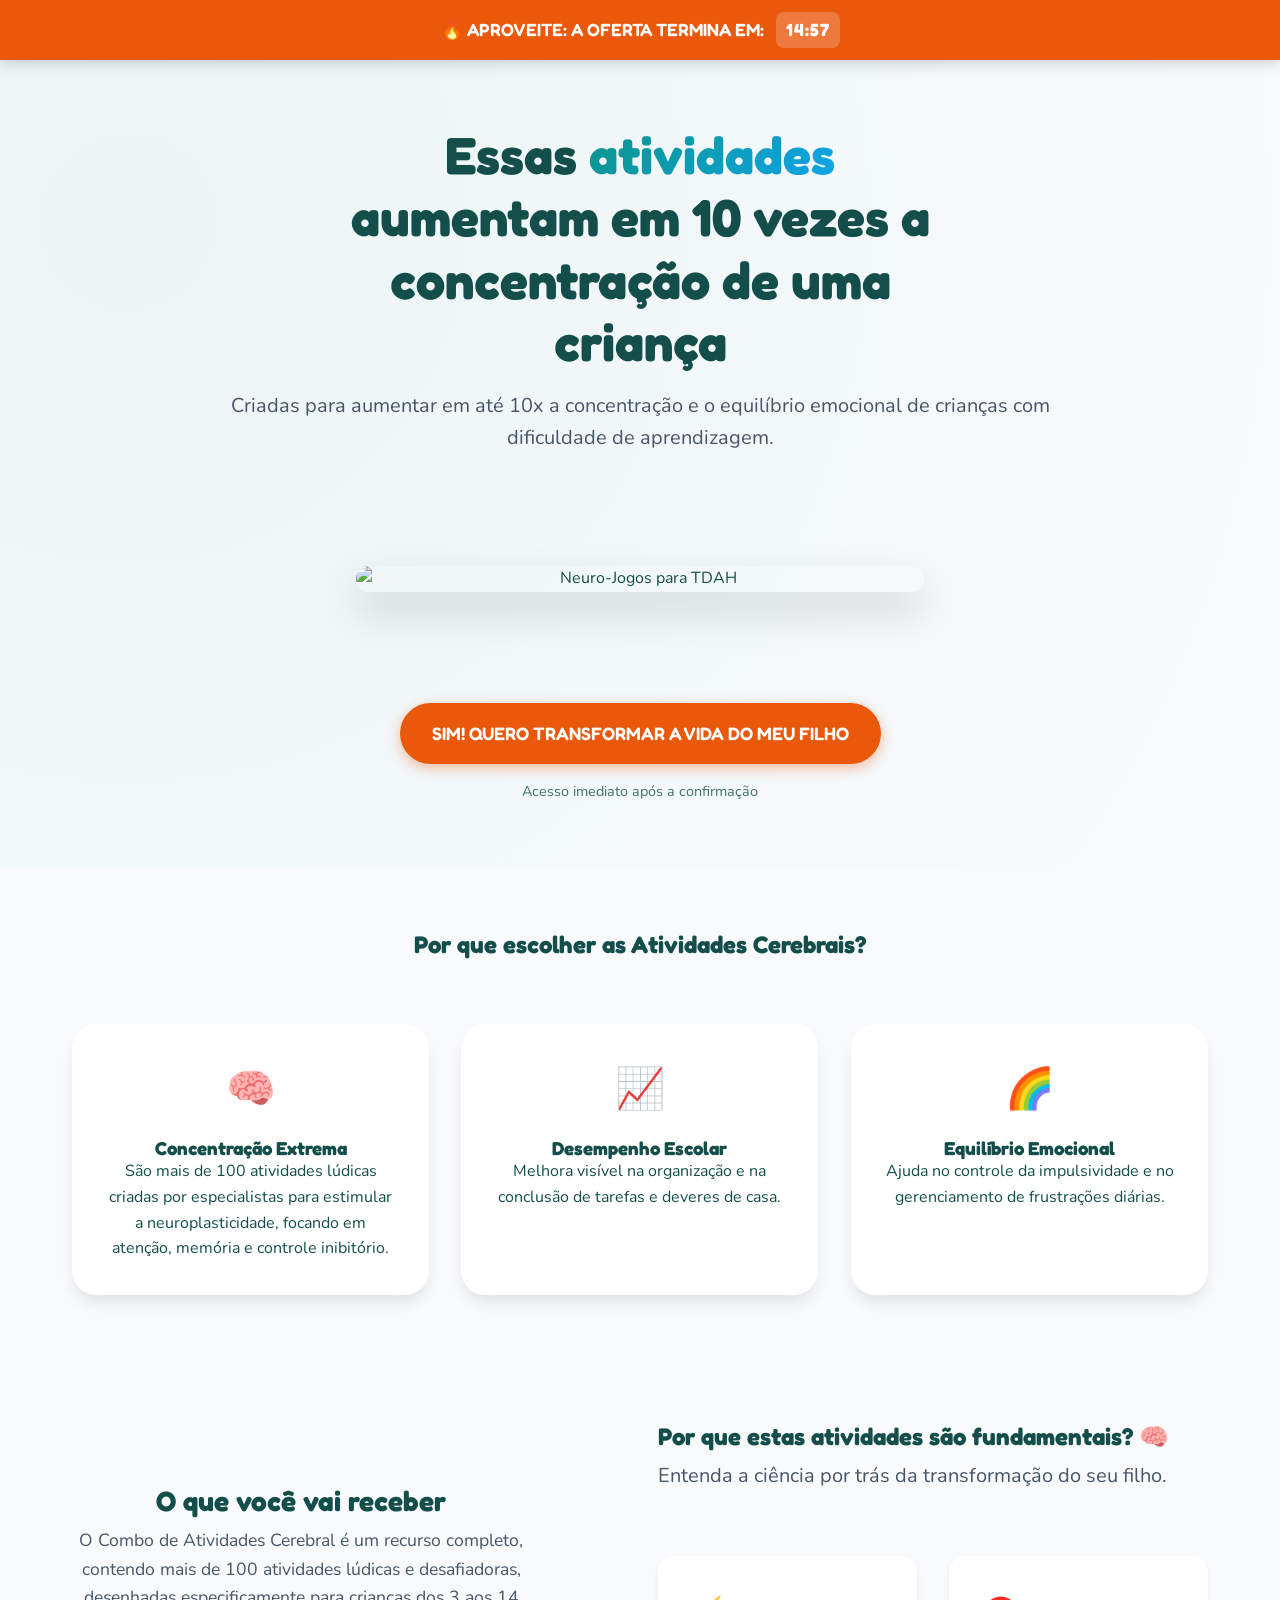
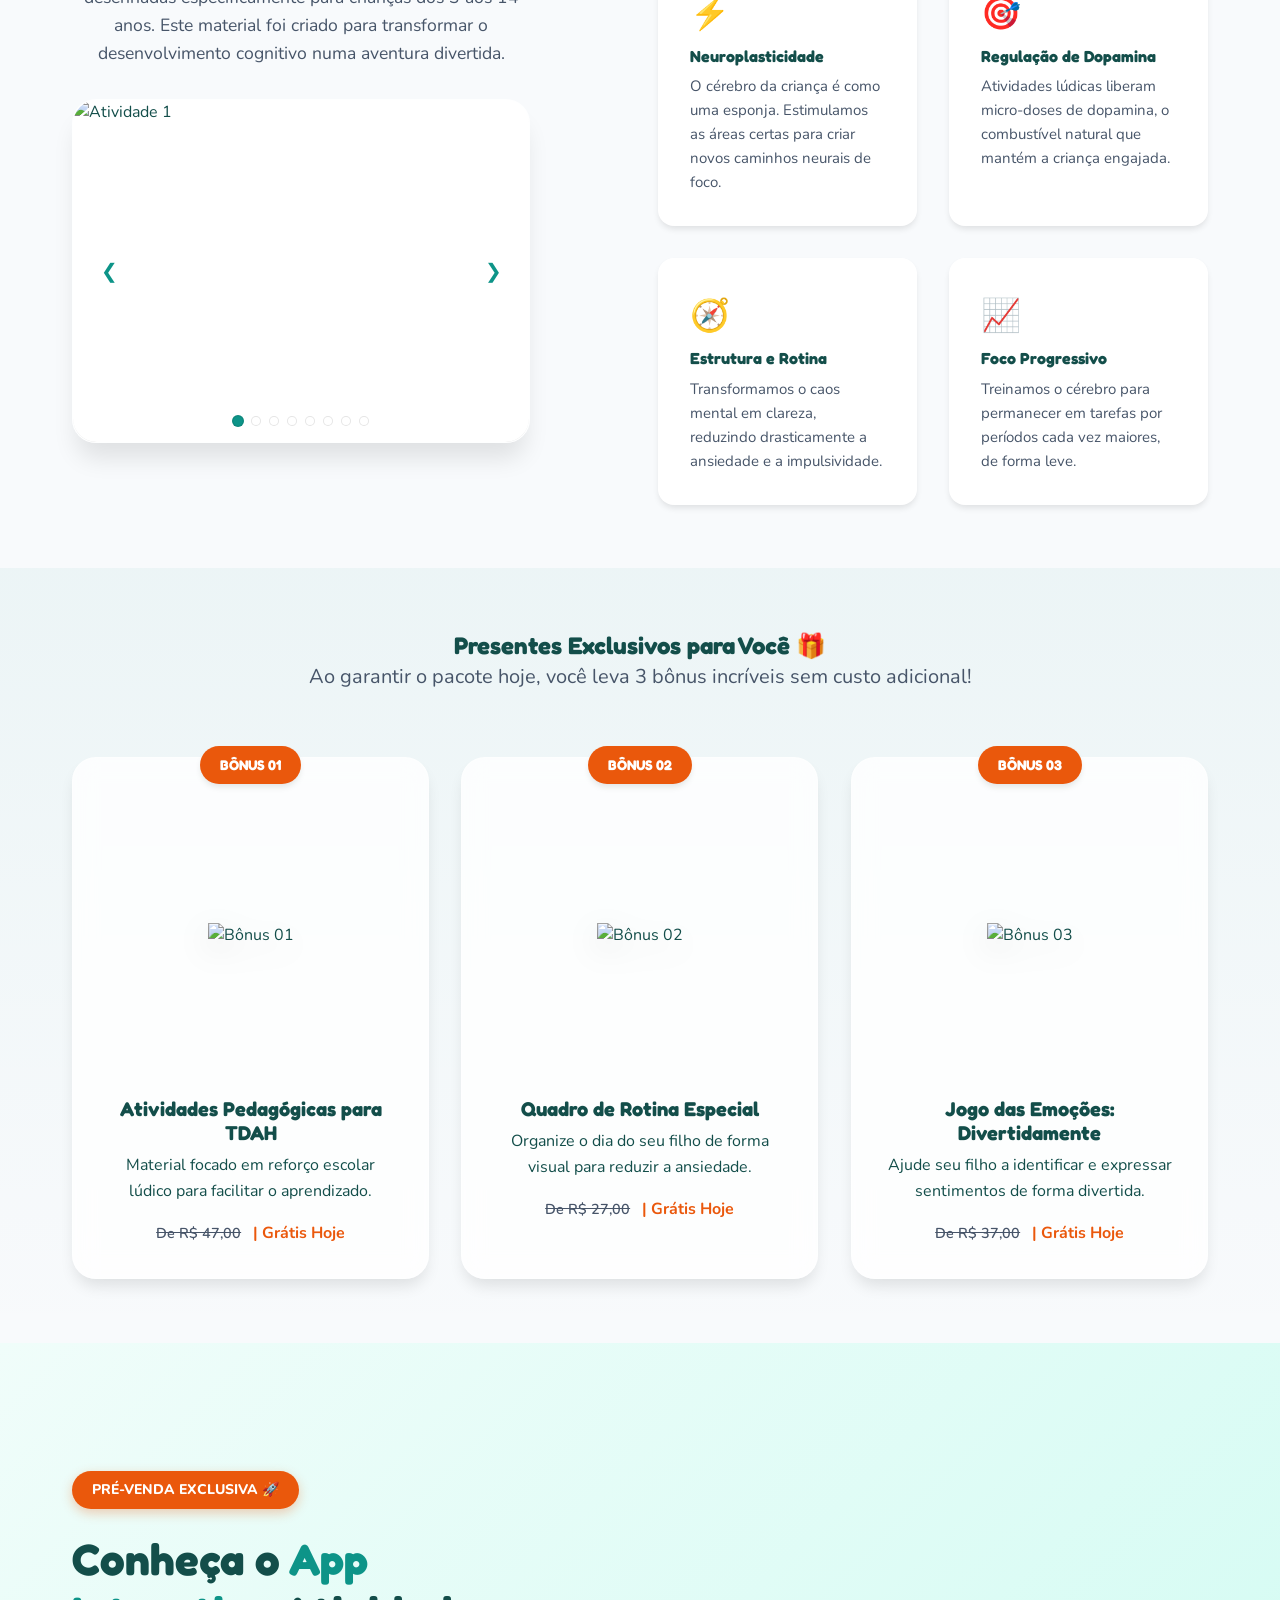
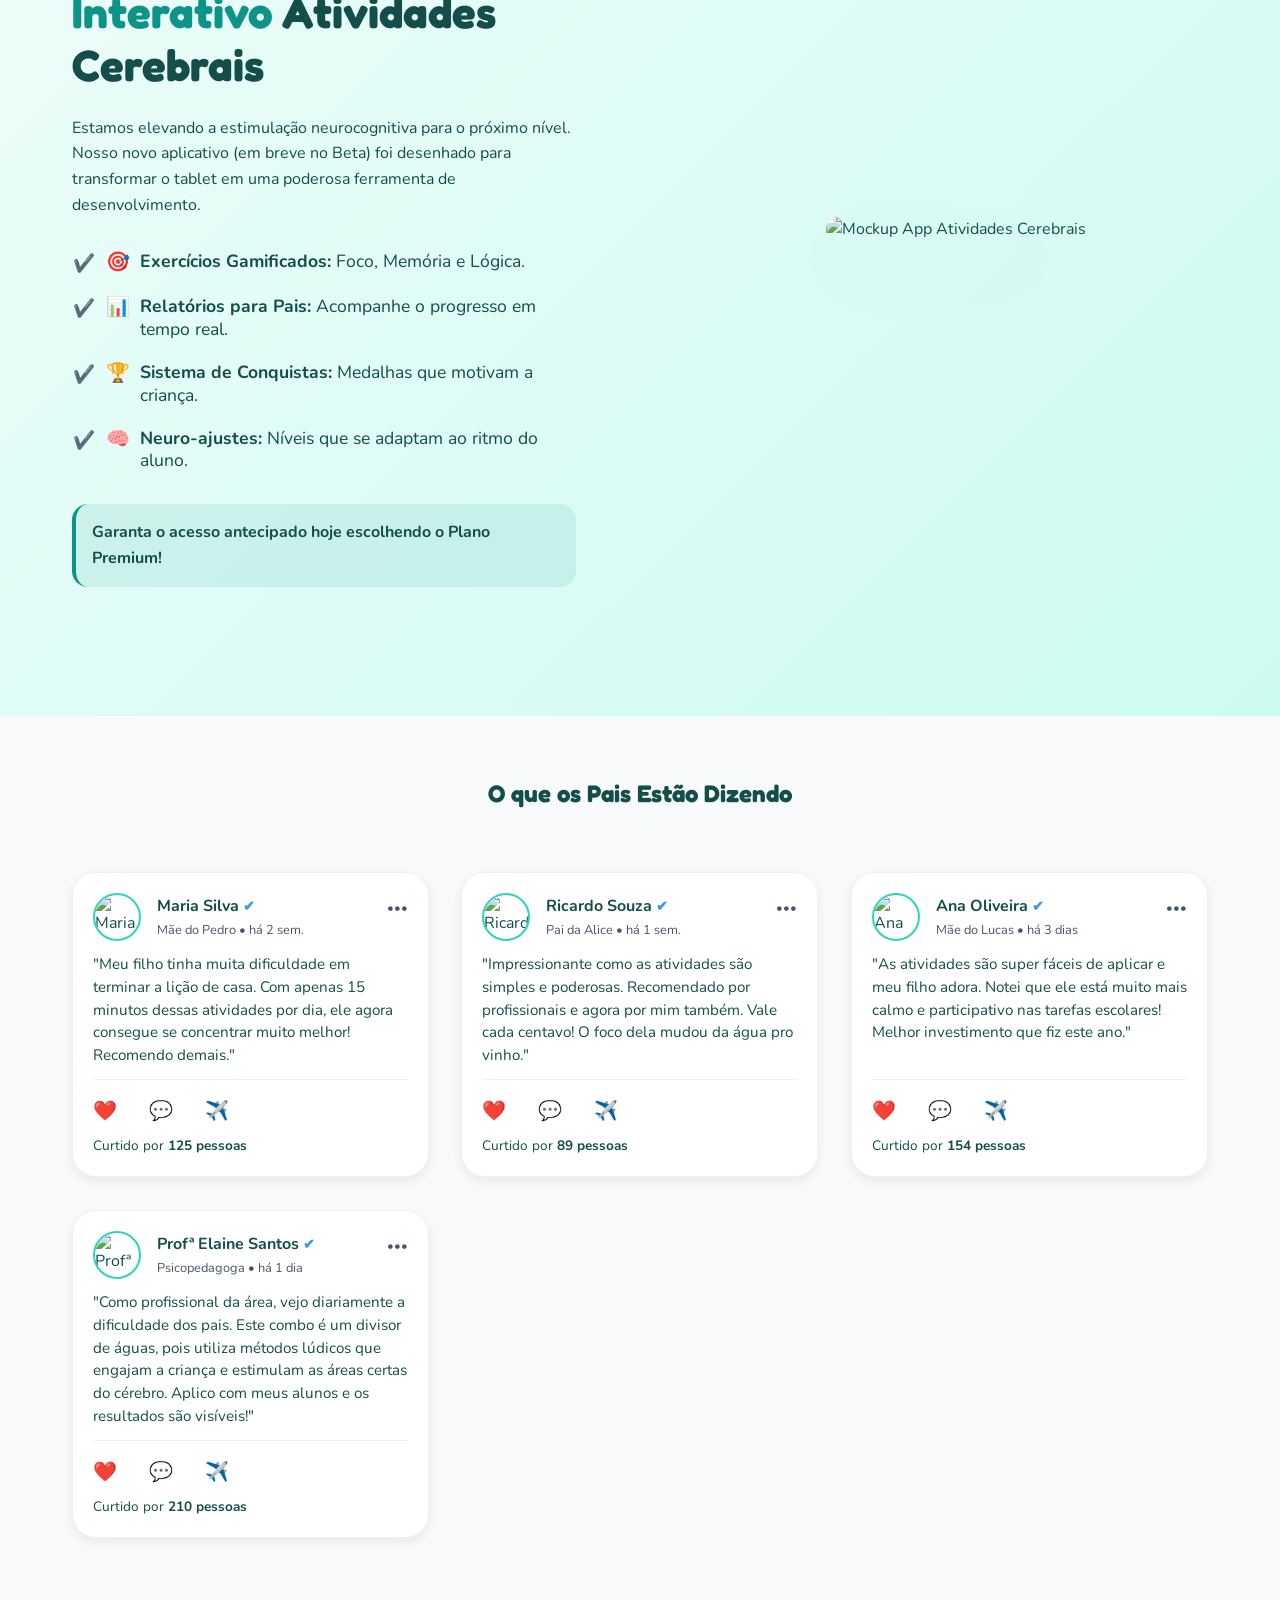
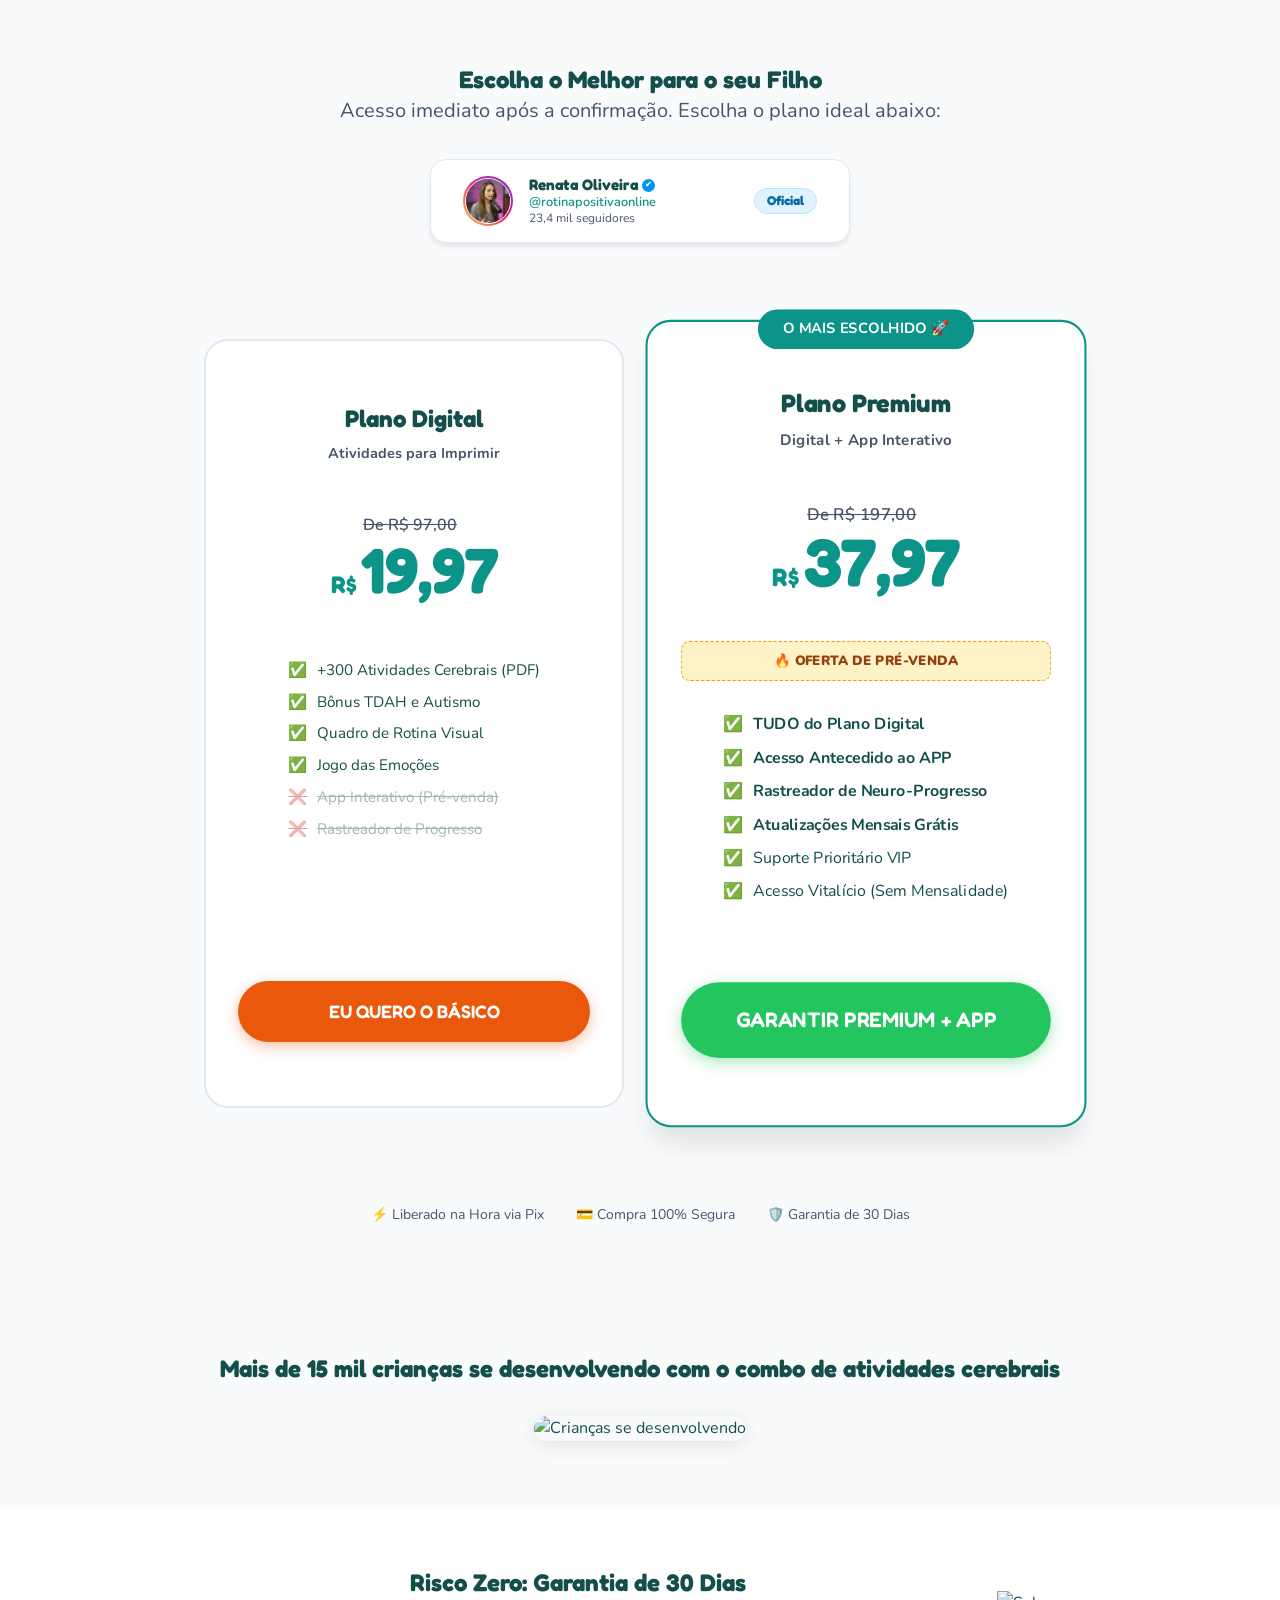
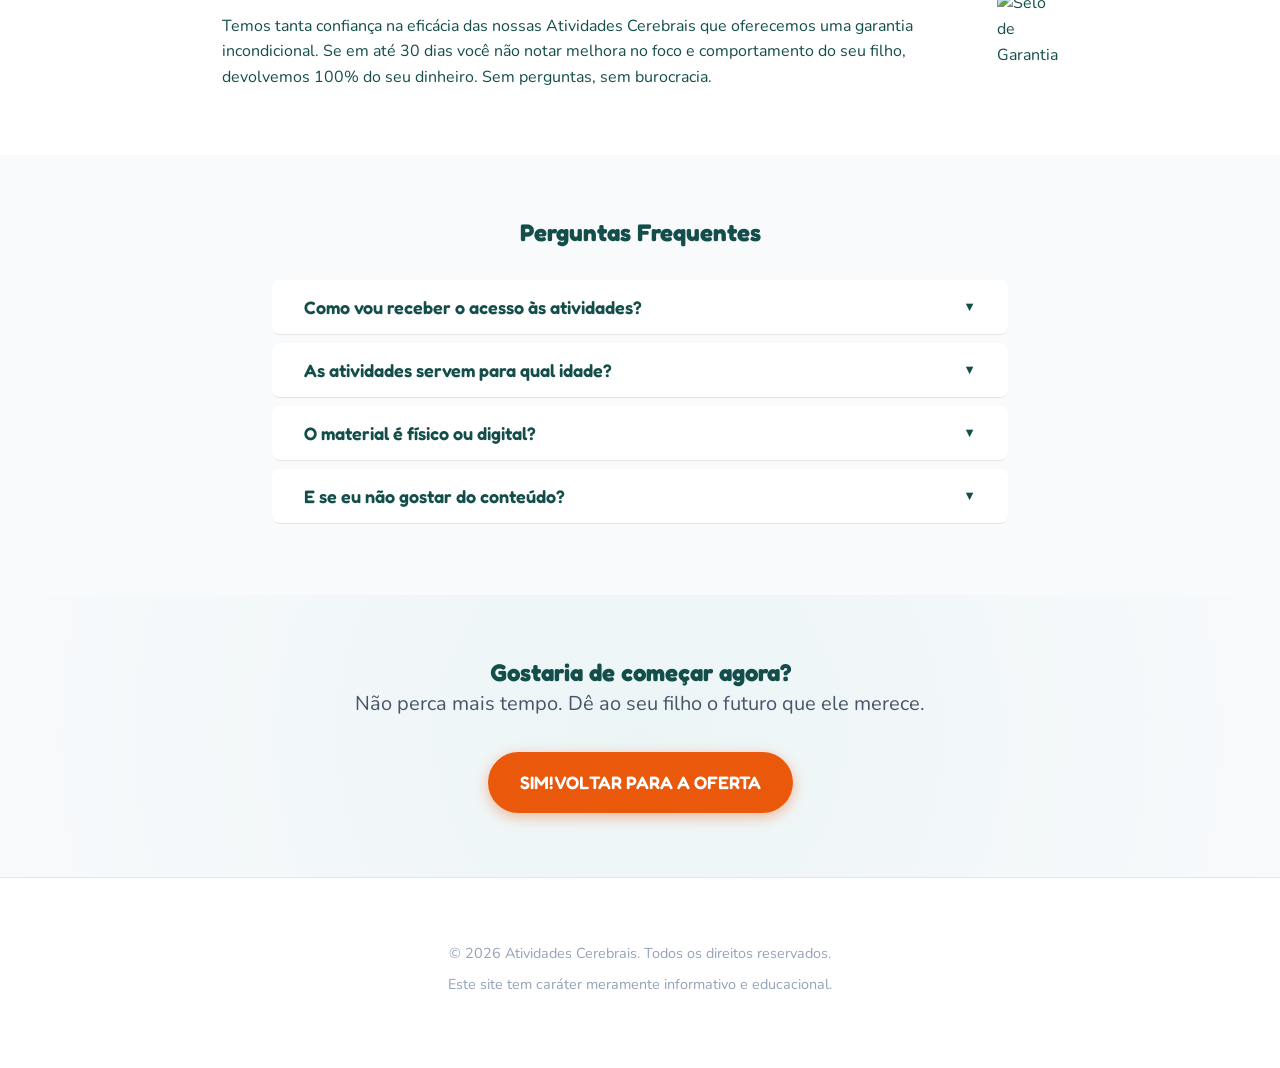
==== neuro_b/index.html @ edfb0a3b "Add files via upload" ====
<!DOCTYPE html>
<html lang="pt-BR">

<head>
    <meta charset="UTF-8">
    <meta name="viewport" content="width=device-width, initial-scale=1.0">
    <title>Atividades Cerebrais 2.0 - Potencialize o Foco do seu Filho</title>
    <link rel="icon" type="image/webp" href="assets/favicon.webp">
    <meta name="description"
        content="Descubra mais de 100 atividades cerebrais desenhadas para aumentar a concentração, foco e organização das crianças de forma divertida e eficaz.">
    <link rel="stylesheet" href="style.css">
    <!-- Meta Pixel Code -->
    <script>
        !function (f, b, e, v, n, t, s) {
            if (f.fbq) return; n = f.fbq = function () {
                n.callMethod ?
                    n.callMethod.apply(n, arguments) : n.queue.push(arguments)
            };
            if (!f._fbq) f._fbq = n; n.push = n; n.loaded = !0; n.version = '2.0';
            n.queue = []; t = b.createElement(e); t.async = !0;
            t.src = v; s = b.getElementsByTagName(e)[0];
            s.parentNode.insertBefore(t, s)
        }(window, document, 'script',
            'https://connect.facebook.net/en_US/fbevents.js');
        fbq('init', '989077889145785');
        fbq('track', 'PageView');
    </script>
    <noscript>
        <img height="1" width="1" style="display:none"
            src="https://www.facebook.com/tr?id=989077889145785&ev=PageView&noscript=1" />
    </noscript>
    <!-- End Meta Pixel Code -->
    <script src="https://cdn.utmify.com.br/scripts/utms/latest.js" data-utmify-prevent-xcod-sck
        data-utmify-prevent-subids async defer></script>
</head>

<body>

    <!-- Countdown Timer Bar -->
    <div class="timer-bar">
        <div class="container">
            <div class="timer-content">
                <span>🔥 APROVEITE: A OFERTA TERMINA EM:</span>
                <span id="countdown-timer" class="timer-numbers">15:00</span>
            </div>
        </div>
    </div>

    <!-- Hero Section -->
    <header class="section hero">
        <div class="container grid-hero">
            <div class="hero-content reveal">
                <h1>Essas <span class="text-gradient">atividades</span> aumentam em 10 vezes a concentração de uma criança</h1>
                <p class="lead">Criadas para aumentar em até 10x a concentração e o equilíbrio emocional de crianças com dificuldade de aprendizagem.</p>
            </div>
            <div class="hero-visual reveal delayed">
                <div class="visual-wrapper">
                    <img src="./assets/hero_main.webp" alt="Neuro-Jogos para TDAH" class="hero-img">
                </div>
            </div>
            <div class="hero-cta reveal">
                <div class="cta-group">
                    <a href="#oferta" class="btn btn-primary">SIM!
                        QUERO TRANSFORMAR A VIDA DO MEU FILHO</a>
                    <p class="small-info">Acesso imediato após a confirmação</p>
                </div>
            </div>
        </div>
    </header>

    <!-- Benefits Section -->
    <section id="beneficios" class="section bg-alt">
        <div class="container text-center">
            <h2 class="reveal">Por que escolher as Atividades Cerebrais?</h2>
            <div class="benefits-grid">
                <div class="benefit-card glass reveal">
                    <div class="icon">🧠</div>
                    <h3>Concentração Extrema</h3>
                    <p>São mais de 100 atividades lúdicas criadas por especialistas para estimular a neuroplasticidade, focando
                        em atenção, memória e controle inibitório.</p>
                </div>
                <div class="benefit-card glass reveal">
                    <div class="icon">📈</div>
                    <h3>Desempenho Escolar</h3>
                    <p>Melhora visível na organização e na conclusão de tarefas e deveres de casa.</p>
                </div>
                <div class="benefit-card glass reveal">
                    <div class="icon">🌈</div>
                    <h3>Equilíbrio Emocional</h3>
                    <p>Ajuda no controle da impulsividade e no gerenciamento de frustrações diárias.</p>
                </div>
            </div>
        </div>
    </section>

    <!-- Foundation Section -->
    <section id="fundamentos" class="section">
        <div class="container grid-foundation reveal">
            <div class="foundation-image">
                <div class="carousel-header">
                    <h3>O que você vai receber</h3>
                    <p>O Combo de Atividades Cerebral é um recurso completo, contendo mais de 100 atividades lúdicas e desafiadoras, desenhadas especificamente para crianças dos 3 aos 14 anos. Este material foi criado para transformar o desenvolvimento cognitivo numa aventura divertida.</p>
                </div>
                <div class="carousel-container glass">
                    <div class="carousel-track">
                        <img src="./assets/carousel_1.webp" class="carousel-slide active" alt="Atividade 1">
                        <img src="./assets/carousel_2.webp" class="carousel-slide" alt="Atividade 2">
                        <img src="./assets/carousel_3.webp" class="carousel-slide" alt="Atividade 3">
                        <img src="./assets/carousel_4.webp" class="carousel-slide" alt="Atividade 4">
                        <img src="./assets/carousel_5.webp" class="carousel-slide" alt="Atividade 5">
                        <img src="./assets/carousel_6.webp" class="carousel-slide" alt="Atividade 6">
                        <img src="./assets/carousel_7.webp" class="carousel-slide" alt="Atividade 7">
                        <img src="./assets/carousel_8.webp" class="carousel-slide" alt="Atividade 8">
                    </div>
                    <div class="carousel-nav">
                        <button class="carousel-prev" aria-label="Anterior">❮</button>
                        <button class="carousel-next" aria-label="Próximo">❯</button>
                    </div>
                    <div class="carousel-dots"></div>
                </div>
            </div>
            <div class="foundation-content">
                <h2>Por que estas atividades são fundamentais? 🧠</h2>
                <p class="lead">Entenda a ciência por trás da transformação do seu filho.</p>
                <div class="foundation-grid">
                    <div class="foundation-item">
                        <div class="icon">⚡</div>
                        <h4>Neuroplasticidade</h4>
                        <p>O cérebro da criança é como uma esponja. Estimulamos as áreas certas para criar novos
                            caminhos neurais de foco.</p>
                    </div>
                    <div class="foundation-item">
                        <div class="icon">🎯</div>
                        <h4>Regulação de Dopamina</h4>
                        <p>Atividades lúdicas liberam micro-doses de dopamina, o combustível natural que mantém a
                            criança engajada.</p>
                    </div>
                    <div class="foundation-item">
                        <div class="icon">🧭</div>
                        <h4>Estrutura e Rotina</h4>
                        <p>Transformamos o caos mental em clareza, reduzindo drasticamente a ansiedade e a
                            impulsividade.</p>
                    </div>
                    <div class="foundation-item">
                        <div class="icon">📈</div>
                        <h4>Foco Progressivo</h4>
                        <p>Treinamos o cérebro para permanecer em tarefas por períodos cada vez maiores, de forma leve.
                        </p>
                    </div>
                </div>
            </div>
        </div>
    </section>

    <!-- Bonus Section -->
    <section id="bonus" class="section bonus">
        <div class="container text-center">
            <h2 class="reveal">Presentes Exclusivos para Você 🎁</h2>
            <p class="lead reveal">Ao garantir o pacote hoje, você leva 3 bônus incríveis sem custo adicional!</p>
            <div class="bonus-grid">
                <div class="bonus-card glass reveal">
                    <span class="bonus-badge">BÔNUS 01</span>
                    <div class="bonus-img">
                        <img src="./assets/bonus_1.webp" alt="Bônus 01">
                    </div>
                    <h3>Atividades Pedagógicas para TDAH</h3>
                    <p>Material focado em reforço escolar lúdico para facilitar o aprendizado.</p>
                    <div class="bonus-pricing">
                        <span class="old-price">De R$ 47,00</span>
                        <span class="free-today">| Grátis Hoje</span>
                    </div>
                </div>
                <div class="bonus-card glass reveal">
                    <span class="bonus-badge">BÔNUS 02</span>
                    <div class="bonus-img">
                        <img src="./assets/bonus_2.webp" alt="Bônus 02">
                    </div>
                    <h3>Quadro de Rotina Especial</h3>
                    <p>Organize o dia do seu filho de forma visual para reduzir a ansiedade.</p>
                    <div class="bonus-pricing">
                        <span class="old-price">De R$ 27,00</span>
                        <span class="free-today">| Grátis Hoje</span>
                    </div>
                </div>
                <div class="bonus-card glass reveal">
                    <span class="bonus-badge">BÔNUS 03</span>
                    <div class="bonus-img">
                        <img src="./assets/bonus_3.webp" alt="Bônus 03">
                    </div>
                    <h3>Jogo das Emoções: Divertidamente</h3>
                    <p>Ajude seu filho a identificar e expressar sentimentos de forma divertida.</p>
                    <div class="bonus-pricing">
                        <span class="old-price">De R$ 37,00</span>
                        <span class="free-today">| Grátis Hoje</span>
                    </div>
                </div>
            </div>
        </div>
    </section>
    
    <!-- App Preview Section (NEW) -->
    <section id="premium-app" class="section app-preview">
        <div class="container">
            <div class="app-content-grid">
                <div class="app-text reveal">
                    <span class="app-badge">PRÉ-VENDA EXCLUSIVA 🚀</span>
                    <h2>Conheça o <span>App Interativo</span> Atividades Cerebrais</h2>
                    <p>Estamos elevando a estimulação neurocognitiva para o próximo nível. Nosso novo aplicativo (em breve no Beta) foi desenhado para transformar o tablet em uma poderosa ferramenta de desenvolvimento.</p>
                    <ul class="app-features">
                        <li><span class="feat-emoji">🎯</span> <div class="feat-content"><b>Exercícios Gamificados:</b> Foco, Memória e Lógica.</div></li>
                        <li><span class="feat-emoji">📊</span> <div class="feat-content"><b>Relatórios para Pais:</b> Acompanhe o progresso em tempo real.</div></li>
                        <li><span class="feat-emoji">🏆</span> <div class="feat-content"><b>Sistema de Conquistas:</b> Medalhas que motivam a criança.</div></li>
                        <li><span class="feat-emoji">🧠</span> <div class="feat-content"><b>Neuro-ajustes:</b> Níveis que se adaptam ao ritmo do aluno.</div></li>
                    </ul>
                    <p class="app-hint hide-mobile">Garanta o acesso antecipado hoje escolhendo o <b>Plano Premium</b>!</p>
                </div>
                <div class="app-mockup reveal">
                    <img src="./mockup-app-premium.png" alt="Mockup App Atividades Cerebrais" class="floating">
                    <p class="app-hint show-mobile">Garanta o acesso antecipado hoje escolhendo o <b>Plano Premium</b>!</p>
                </div>
            </div>
        </div>
    </section>

    <!-- Testimonials Section -->
    <section id="depoimentos" class="section">
        <div class="container text-center">
            <h2 class="reveal">O que os Pais Estão Dizendo</h2>
                <div class="testimonials-grid">
                    <!-- Depoimento 1 -->
                    <div class="social-card reveal">
                        <div class="social-header">
                            <img src="./assets/parent_1.webp" alt="Maria Silva" class="social-avatar">
                            <div class="social-meta">
                                <p class="social-name">Maria Silva <span class="verified-badge">✔</span></p>
                                <p class="social-context">Mãe do Pedro • há 2 sem.</p>
                            </div>
                            <span class="social-more">•••</span>
                        </div>
                        <div class="social-body">
                            <p>"Meu filho tinha muita dificuldade em terminar a lição de casa. Com apenas 15 minutos dessas atividades por dia, ele agora consegue se concentrar muito melhor! Recomendo demais."</p>
                        </div>
                        <div class="social-footer">
                            <div class="social-actions">
                                <span>❤️</span>
                                <span>💬</span>
                                <span>✈️</span>
                            </div>
                            <p class="social-likes">Curtido por <strong>125 pessoas</strong></p>
                        </div>
                    </div>

                    <!-- Depoimento 2 -->
                    <div class="social-card reveal">
                        <div class="social-header">
                            <img src="./assets/parent_2.webp" alt="Ricardo Souza" class="social-avatar">
                            <div class="social-meta">
                                <p class="social-name">Ricardo Souza <span class="verified-badge">✔</span></p>
                                <p class="social-context">Pai da Alice • há 1 sem.</p>
                            </div>
                            <span class="social-more">•••</span>
                        </div>
                        <div class="social-body">
                            <p>"Impressionante como as atividades são simples e poderosas. Recomendado por profissionais e agora por mim também. Vale cada centavo! O foco dela mudou da água pro vinho."</p>
                        </div>
                        <div class="social-footer">
                            <div class="social-actions">
                                <span>❤️</span>
                                <span>💬</span>
                                <span>✈️</span>
                            </div>
                            <p class="social-likes">Curtido por <strong>89 pessoas</strong></p>
                        </div>
                    </div>

                    <!-- Depoimento 3 -->
                    <div class="social-card reveal">
                        <div class="social-header">
                            <img src="./assets/parent_3.webp" alt="Ana Oliveira" class="social-avatar">
                            <div class="social-meta">
                                <p class="social-name">Ana Oliveira <span class="verified-badge">✔</span></p>
                                <p class="social-context">Mãe do Lucas • há 3 dias</p>
                            </div>
                            <span class="social-more">•••</span>
                        </div>
                        <div class="social-body">
                            <p>"As atividades são super fáceis de aplicar e meu filho adora. Notei que ele está muito mais calmo e participativo nas tarefas escolares! Melhor investimento que fiz este ano."</p>
                        </div>
                        <div class="social-footer">
                            <div class="social-actions">
                                <span>❤️</span>
                                <span>💬</span>
                                <span>✈️</span>
                            </div>
                            <p class="social-likes">Curtido por <strong>154 pessoas</strong></p>
                        </div>
                    </div>

                    <!-- Depoimento 4 (Professora) -->
                    <div class="social-card reveal">
                        <div class="social-header">
                            <img src="./assets/teacher_avatar.webp" alt="Profª Elaine Santos" class="social-avatar">
                            <div class="social-meta">
                                <p class="social-name">Profª Elaine Santos <span class="verified-badge">✔</span></p>
                                <p class="social-context">Psicopedagoga • há 1 dia</p>
                            </div>
                            <span class="social-more">•••</span>
                        </div>
                        <div class="social-body">
                            <p>"Como profissional da área, vejo diariamente a dificuldade dos pais. Este combo é um divisor de águas, pois utiliza métodos lúdicos que engajam a criança e estimulam as áreas certas do cérebro. Aplico com meus alunos e os resultados são visíveis!"</p>
                        </div>
                        <div class="social-footer">
                            <div class="social-actions">
                                <span>❤️</span>
                                <span>💬</span>
                                <span>✈️</span>
                            </div>
                            <p class="social-likes">Curtido por <strong>210 pessoas</strong></p>
                        </div>
                </div>
        </div>
    </section>

    <!-- CTA Final Section -->
    <section id="oferta" class="section offer">
        <div class="container text-center reveal">
            <h2 class="reveal">Escolha o Melhor para o seu Filho</h2>
            <p class="lead reveal">Acesso imediato após a confirmação. Escolha o plano ideal abaixo:</p>

            <!-- Compact Instagram Profile Widget -->
            <div class="insta-compact-widget reveal">
                <div class="insta-widget-avatar-wrapper">
                    <img src="assets/instagram_profile.png" alt="rotinapositivaonline" class="insta-widget-avatar">
                </div>
                <div class="insta-widget-info">
                    <h4 class="insta-widget-name">Renata Oliveira <span class="verified-badge-blue">✔</span></h4>
                    <span class="insta-widget-handle">@rotinapositivaonline</span>
                    <span class="insta-widget-followers">23,4 mil seguidores</span>
                </div>
                <div class="insta-widget-action">
                    <span class="insta-widget-badge">Oficial</span>
                </div>
            </div>

            <div class="offer-box reveal">
                <div class="plans-grid">
                    <!-- Plano Básico -->
                    <div class="plan-card">
                        <h3 class="plan-name">Plano Digital</h3>
                        <p class="plan-desc">Atividades para Imprimir</p>
                        <div class="plan-price">
                            <span class="old-price">De R$ 97,00</span>
                            <div class="main-price">
                                <span class="currency">R$</span>
                                <span class="value">19,97</span>
                            </div>
                        </div>
                        <ul class="plan-features">
                            <li><span class="check">✅</span> +300 Atividades Cerebrais (PDF)</li>
                            <li><span class="check">✅</span> Bônus TDAH e Autismo</li>
                            <li><span class="check">✅</span> Quadro de Rotina Visual</li>
                            <li><span class="check">✅</span> Jogo das Emoções</li>
                            <li class="off"><span class="check">❌</span> App Interativo (Pré-venda)</li>
                            <li class="off"><span class="check">❌</span> Rastreador de Progresso</li>
                        </ul>
                        <a href="https://checkout.payt.com.br/090a514dbba1813aea199ed6a97441ad" class="btn btn-primary">EU QUERO O BÁSICO</a>
                    </div>

                    <!-- Plano Premium -->
                    <div class="plan-card featured">
                        <span class="plan-badge">O MAIS ESCOLHIDO 🚀</span>
                        <h3 class="plan-name">Plano Premium</h3>
                        <p class="plan-desc">Digital + App Interativo</p>
                        <div class="plan-price">
                            <span class="old-price">De R$ 197,00</span>
                            <div class="main-price">
                                <span class="currency">R$</span>
                                <span class="value">37,97</span>
                            </div>
                        </div>
                        <div class="pre-sale-tag">🔥 OFERTA DE PRÉ-VENDA</div>
                        <ul class="plan-features">
                            <li><span class="check">✅</span> <strong>TUDO do Plano Digital</strong></li>
                            <li><span class="check">✅</span> <strong>Acesso Antecedido ao APP</strong></li>
                            <li><span class="check">✅</span> <strong>Rastreador de Neuro-Progresso</strong></li>
                            <li><span class="check">✅</span> <strong>Atualizações Mensais Grátis</strong></li>
                            <li><span class="check">✅</span> Suporte Prioritário VIP</li>
                            <li><span class="check">✅</span> Acesso Vitalício (Sem Mensalidade)</li>
                        </ul>
                        <a href="https://checkout.payt.com.br/c7b2c9e154d34106802caf55a7ee5c2f" class="btn btn-success lg pulse">GARANTIR PREMIUM + APP</a>
                    </div>
                </div>

                <div class="trust-icons">
                    <span>⚡ Liberado na Hora via Pix</span>
                    <span>💳 Compra 100% Segura</span>
                    <span>🛡️ Garantia de 30 Dias</span>
                </div>
            </div>
        </div>
    </section>

    <!-- Social Proof Toast -->
    <div id="notification-toast">
        <div class="toast-icon">🔥</div>
        <div class="toast-content" id="toast-message">
            <strong>João P.</strong> acabou de comprar!
        </div>
    </div>

    <!-- Social Proof Kids -->
    <section class="section social-proof-kids bg-alt">
        <div class="container text-center reveal">
            <h2>Mais de 15 mil crianças se desenvolvendo com o combo de atividades cerebrais</h2>
            <div class="social-img-wrapper">
                <img src="./assets/social_proof_kids.webp" alt="Crianças se desenvolvendo" class="social-proof-img">
            </div>
        </div>
    </section>

    <!-- Guarantee Section -->
    <section class="section guarantee">
        <div class="container grid-guarantee reveal">
            <div class="guarantee-text">
                <h2>Risco Zero: Garantia de 30 Dias</h2>
                <p>Temos tanta confiança na eficácia das nossas Atividades Cerebrais que oferecemos uma garantia
                    incondicional. Se em até 30 dias você não notar melhora no foco e comportamento do seu filho,
                    devolvemos 100% do seu dinheiro. Sem perguntas, sem burocracia.</p>
            </div>
            <div class="guarantee-img">
                <img src="./assets/guarantee_badge.webp" alt="Selo de Garantia">
            </div>
        </div>
    </section>

    <!-- FAQ Section -->
    <section id="faq" class="section">
        <div class="container max-md reveal">
            <h2 class="text-center">Perguntas Frequentes</h2>
            <div class="faq-accordion">
                <div class="faq-item">
                    <button class="faq-question">Como vou receber o acesso às atividades? <span
                            class="arrow">▼</span></button>
                    <div class="faq-answer">
                        <p>O acesso é imediato! Assim que seu pagamento for confirmado, você receberá um e-mail com os
                            dados de acesso para baixar todo o material em PDF.</p>
                    </div>
                </div>
                <div class="faq-item">
                    <button class="faq-question">As atividades servem para qual idade? <span
                            class="arrow">▼</span></button>
                    <div class="faq-answer">
                        <p>As atividades foram desenhadas estrategicamente para crianças entre 3 e 14 anos, com
                            diferentes níveis de complexidade para cada fase do desenvolvimento.</p>
                    </div>
                </div>
                <div class="faq-item">
                    <button class="faq-question">O material é físico ou digital? <span class="arrow">▼</span></button>
                    <div class="faq-answer">
                        <p>O material é 100% digital em formato PDF de alta qualidade. Isso permite que você imprima
                            apenas o que for usar e repita as atividades quantas vezes quiser.</p>
                    </div>
                </div>
                <div class="faq-item">
                    <button class="faq-question">E se eu não gostar do conteúdo? <span class="arrow">▼</span></button>
                    <div class="faq-answer">
                        <p>Não se preocupe! Você tem nossa garantia incondicional de 30 dias. Se por qualquer motivo
                            você
                            achar que não é para o seu filho, basta nos enviar um e-mail e devolvemos todo o seu
                            investimento.</p>
                    </div>
                </div>
            </div>
        </div>
    </section>

    <!-- Exit Intent Modal -->
    <div id="exit-intent-modal">
        <div class="modal-content">
            <button class="modal-close" aria-label="Fechar">&times;</button>
            <span class="modal-icon">🎁</span>
            <h2>ESPERE! Temos um presente para você.</h2>
            <p>Não saia agora sem garantir o <strong>desconto especial de 70%</strong> que liberamos para você.</p>
            <a href="desconto.html" class="btn btn-primary">QUERO MEU DESCONTO AGORA</a>
        </div>
    </div>

    <!-- Final Call to Action -->
    <section class="section final-cta">
        <div class="container text-center reveal">
            <h2>Gostaria de começar agora?</h2>
            <p class="lead">Não perca mais tempo. Dê ao seu filho o futuro que ele merece.</p>
            <a href="#oferta" class="btn btn-primary lg">SIM! VOLTAR PARA A OFERTA</a>
        </div>
    </section>

    <footer>
        <div class="container">
            <p>&copy; 2026 Atividades Cerebrais. Todos os direitos reservados.</p>
            <p>Este site tem caráter meramente informativo e educacional.</p>
        </div>
    </footer>

    <script src="main.js"></script>
</body>

</html>
---- neuro_b/style.css ----
@import url('https://fonts.googleapis.com/css2?family=Fredoka:wght@400;500;600;700&family=Nunito:wght@300;400;500;600;700&display=swap');

:root {
    /* Colors - Educational Premium (Teal & Orange) */
    --primary: #0d9488;
    --primary-light: #2dd4bf;
    --primary-dark: #134e4a;
    --secondary: #0ea5e9;
    --cta: #ea580c;
    --cta-hover: #c2410c;
    --bg-main: #f8fafc;
    --bg-card: rgba(255, 255, 255, 0.8);
    --text-main: #134e4a;
    --text-muted: #475569;
    --white: #ffffff;

    /* Gradientes */
    --grad-primary: linear-gradient(135deg, var(--primary), var(--secondary));
    --grad-surface: linear-gradient(180deg, rgba(255, 255, 255, 0) 0%, rgba(255, 255, 255, 1) 100%);

    /* Spacing */
    --space-xs: 0.5rem;
    --space-sm: 1rem;
    --space-md: 2rem;
    --space-lg: 4rem;
    --space-xl: 8rem;

    /* Border Radius */
    --radius-sm: 8px;
    --radius-md: 16px;
    --radius-lg: 24px;
    --radius-full: 9999px;

    /* Shadows */
    --shadow-sm: 0 4px 6px -1px rgba(0, 0, 0, 0.1);
    --shadow-md: 0 10px 15px -3px rgba(0, 0, 0, 0.1);
    --shadow-lg: 0 20px 25px -5px rgba(0, 0, 0, 0.1);
}

* {
    margin: 0;
    padding: 0;
    box-sizing: border-box;
}

html {
    scroll-behavior: smooth;
}

body {
    font-family: 'Nunito', sans-serif;
    background-color: var(--bg-main);
    color: var(--text-main);
    line-height: 1.6;
    overflow-x: hidden;
}

h1,
h2 {
    font-family: 'Fredoka', sans-serif;
    font-weight: 700;
    line-height: 1.2;
    text-align: center;
}

h3,
h4 {
    font-family: 'Fredoka', sans-serif;
    font-weight: 700;
    line-height: 1.2;
}

.text-center {
    text-align: center !important;
}

/* Glassmorphism utility */
.glass {
    background: var(--bg-card);
    backdrop-filter: blur(12px);
    -webkit-backdrop-filter: blur(12px);
    border: 1px solid rgba(255, 255, 255, 0.3);
    box-shadow: var(--shadow-md);
}

@media (max-width: 768px) {
    .glass {
        /* Removing backdrop-filter on mobile for maximum performance */
        backdrop-filter: none;
        -webkit-backdrop-filter: none;
        background: rgba(255, 255, 255, 0.95);
        /* More opaque for readability without blur */
    }
}

/* Layout Utilities */
.container {
    max-width: 1200px;
    margin: 0 auto;
    padding: 0 var(--space-md);
}

.section {
    padding: var(--space-lg) 0;
}

/* Buttons */
.btn {
    display: inline-flex;
    align-items: center;
    justify-content: center;
    padding: 1rem 2rem;
    border-radius: var(--radius-full);
    font-family: 'Fredoka', sans-serif;
    font-weight: 600;
    text-decoration: none;
    transition: all 0.3s cubic-bezier(0.4, 0, 0.2, 1);
    cursor: pointer;
    border: none;
    font-size: 1.125rem;
}

.btn-primary {
    background-color: var(--cta);
    color: var(--white);
    box-shadow: 0 4px 14px 0 rgba(234, 88, 12, 0.39);
    /* Attention grabbing pulse animation */
    animation: pulse-glow 3s infinite ease-in-out;
}

@keyframes pulse-glow {
    0% {
        transform: scale(1);
        box-shadow: 0 4px 14px 0 rgba(234, 88, 12, 0.39);
    }

    50% {
        transform: scale(1.05);
        box-shadow: 0 8px 25px 0 rgba(234, 88, 12, 0.5);
    }

    100% {
        transform: scale(1);
        box-shadow: 0 4px 14px 0 rgba(234, 88, 12, 0.39);
    }
}

.btn-primary:hover {
    background-color: var(--cta-hover);
    transform: translateY(-2px) scale(1.02);
    box-shadow: 0 6px 20px rgba(234, 88, 12, 0.23);
    animation: none;
    /* Pause pulse on hover for better control */
}

.btn-primary:active {
    transform: translateY(0) scale(0.98);
}

.btn-success {
    background-color: #22c55e; /* Emerald 500 */
    color: var(--white);
    box-shadow: 0 4px 14px 0 rgba(34, 197, 94, 0.39);
    animation: pulse-glow-green 3s infinite ease-in-out;
}

@keyframes pulse-glow-green {
    0% {
        transform: scale(1);
        box-shadow: 0 4px 14px 0 rgba(34, 197, 94, 0.39);
    }

    50% {
        transform: scale(1.05);
        box-shadow: 0 8px 25px 0 rgba(34, 197, 94, 0.5);
    }

    100% {
        transform: scale(1);
        box-shadow: 0 4px 14px 0 rgba(34, 197, 94, 0.39);
    }
}

.btn-success:hover {
    background-color: #16a34a; /* Emerald 600 */
    transform: translateY(-2px) scale(1.02);
    box-shadow: 0 6px 20px rgba(34, 197, 94, 0.23);
    animation: none;
}

.btn-success:active {
    transform: translateY(0) scale(0.98);
}

/* Animation Base */
.reveal {
    opacity: 0;
    transform: translateY(20px);
    /* Reduced movement for smoother feel on mobile */
    transition: opacity 0.6s ease-out, transform 0.6s ease-out;
    /* Targeted properties + shorter duration */
    will-change: opacity, transform;
}

.reveal.active {
    opacity: 1;
    transform: translateY(0);
}

@media (max-width: 768px) {
    .reveal {
        transition-duration: 0.4s;
        /* Even faster on mobile */
    }
}

@media (max-width: 768px) {
    :root {
        --space-lg: 3rem;
    }

    .btn {
        width: 100%;
        padding: 1.25rem;
    }
}

/* Hero Section */
.hero {
    min-height: 80vh;
    display: flex;
    align-items: center;
    background: radial-gradient(circle at 10% 20%, rgba(13, 148, 136, 0.05) 0%, rgba(255, 255, 255, 0) 90%);
}

.grid-hero {
    display: flex;
    flex-direction: column;
    align-items: center;
    text-align: center;
    gap: var(--space-lg);
    max-width: 900px;
    margin: 0 auto;
}

.hero-content {
    text-align: center;
    display: flex;
    flex-direction: column;
    align-items: center;
}

.hero-visual {
    max-width: 600px;
    width: 100%;
}

.hero-cta {
    display: flex;
    justify-content: center;
    width: 100%;
    margin-top: 2rem;
}

.cta-group {
    display: flex;
    flex-direction: column;
    align-items: center;
    gap: 1rem;
}

.small-info {
    font-size: 0.9rem;
    color: var(--text-dark);
    opacity: 0.8;
}

.badge {
    display: inline-block;
    padding: 0.5rem 1rem;
    background: var(--primary-light);
    color: var(--primary-dark);
    font-size: 0.875rem;
    font-weight: 700;
    border-radius: var(--radius-full);
    margin-bottom: var(--space-sm);
    text-transform: uppercase;
    letter-spacing: 0.05em;
}

.text-gradient {
    background: var(--grad-primary);
    -webkit-background-clip: text;
    -webkit-text-fill-color: transparent;
    background-clip: text;
}

.hero h1 {
    font-size: clamp(2rem, 5vw, 3.25rem);
    line-height: 1.2;
    max-width: 22ch;
    margin: 0 auto var(--space-sm) auto;
}

.lead {
    font-size: 1.25rem;
    color: var(--text-muted);
    margin-bottom: var(--space-md);
}

.hero-img {
    width: 100%;
    height: auto;
    border-radius: 24px;
    box-shadow: 0 20px 40px rgba(0,0,0,0.15);
    display: block;
    /* Smooth floating animation */
    animation: floating 6s ease-in-out infinite;
}

.visual-wrapper {
    padding: var(--space-sm);
    position: relative;
}

@keyframes floating {
    0% {
        transform: translateY(0px) rotate(0deg);
    }

    50% {
        transform: translateY(-15px) rotate(1deg);
    }

    100% {
        transform: translateY(0px) rotate(0deg);
    }
}

/* Benefits Grid */
.benefits-grid {
    display: grid;
    grid-template-columns: repeat(auto-fit, minmax(300px, 1fr));
    gap: var(--space-md);
    margin-top: var(--space-lg);
}

.benefit-card {
    padding: var(--space-md);
    text-align: center;
    transition: transform 0.3s ease;
    display: flex;
    flex-direction: column;
    align-items: center;
    border-radius: var(--radius-lg);
    background: white;
}

.benefit-card:hover {
    transform: translateY(-10px);
}

.benefit-card .icon {
    font-size: 2.5rem;
    margin-bottom: var(--space-sm);
}

/* Offer Section */
.offer-box {
    width: 100%;
    display: flex;
    flex-direction: column;
    gap: var(--space-lg);
}

@media (max-width: 768px) {
    .offer-box {
        padding: 0;
    }
}

.offer-list {
    list-style: none;
    margin: var(--space-md) 0;
    display: flex;
    flex-direction: column;
    gap: var(--space-xs);
    text-align: left;
    display: inline-block;
}

.offer-list li {
    font-size: 1.125rem;
    color: var(--text-main);
    display: flex;
    align-items: center;
    gap: var(--space-xs);
    margin-bottom: 0.5rem;
}

.offer-list li .check {
    color: var(--primary);
    font-weight: bold;
}

.price-tag {
    margin: var(--space-md) 0;
    display: flex;
    flex-direction: column;
    align-items: center;
    gap: var(--space-xs);
}

.old-price {
    text-decoration: line-through;
    color: #ef4444;
    /* Vibrant Red */
    font-size: 1.25rem;
    font-weight: 600;
}

.main-price {
    display: flex;
    align-items: baseline;
    gap: 0.25rem;
    color: var(--primary);
}

.currency {
    font-size: 1.5rem;
    font-weight: 700;
    font-family: 'Fredoka', sans-serif;
}

.value {
    font-size: 4rem;
    font-weight: 800;
    line-height: 1;
    font-family: 'Fredoka', sans-serif;
}

.trust-icons {
    display: flex;
    justify-content: center;
    gap: var(--space-md);
    margin-top: var(--space-md);
    font-size: 0.875rem;
    color: var(--text-muted);
}

/* Plans Section */
.plans-grid {
    display: flex;
    flex-wrap: wrap;
    gap: var(--space-md);
    margin-top: var(--space-lg);
    justify-content: center;
    align-items: stretch;
    width: 100%;
}

.plan-card {
    background: white;
    padding: var(--space-lg) var(--space-md);
    border-radius: var(--radius-lg);
    border: 2px solid #e2e8f0;
    transition: all 0.3s ease;
    display: flex;
    flex-direction: column;
    position: relative;
    flex: 1;
    min-width: 300px;
    max-width: 420px;
    text-align: center;
}

.plan-features {
    list-style: none;
    text-align: left;
    margin: 1.5rem auto;
    flex-grow: 1;
    max-width: 100%;
    padding: 0;
}

.plan-card.featured {
    border-color: var(--primary);
    transform: scale(1.05);
    z-index: 2;
    box-shadow: var(--shadow-lg);
}

.plan-badge {
    position: absolute;
    top: -12px;
    left: 50%;
    transform: translateX(-50%);
    background: var(--primary);
    color: white;
    padding: 0.5rem 1.5rem;
    border-radius: var(--radius-full);
    font-weight: 700;
    font-size: 0.875rem;
}

.plan-name {
    font-size: 1.5rem;
    margin-bottom: var(--space-xs);
    color: var(--primary-dark);
}

.plan-price {
    margin: var(--space-md) 0;
}

.plan-price .old-price {
    display: block;
    font-size: 1rem;
    margin-bottom: 0px;
}

.plan-price .main-price {
    justify-content: center;
}

.plan-features {
    list-style: none;
    text-align: left;
    margin-bottom: var(--space-lg);
    flex-grow: 1;
    padding-left: 0;
}

.plan-features li {
    margin-bottom: 0.75rem;
    display: flex;
    align-items: center;
    gap: 0.6rem;
    font-size: 0.95rem;
    line-height: 1.3;
}

.plan-features li .check {
    color: var(--primary);
    font-weight: bold;
}

@media (max-width: 968px) {
    .plan-card.featured {
        transform: none;
        margin: var(--space-md) 0;
    }
}

/* Social Proof Notifications (Toasts) */
#notification-toast {
    position: fixed;
    bottom: 20px;
    left: 20px;
    background: rgba(255, 255, 255, 0.9);
    backdrop-filter: blur(10px);
    padding: 1rem 1.5rem;
    border-radius: var(--radius-lg);
    box-shadow: 0 10px 30px rgba(0,0,0,0.1);
    border-left: 4px solid var(--primary);
    z-index: 1000;
    display: flex;
    align-items: center;
    gap: 0.75rem;
    transform: translateX(-120%);
    transition: transform 0.5s cubic-bezier(0.175, 0.885, 0.32, 1.275);
    max-width: 320px;
}

#notification-toast.show {
    transform: translateX(0);
}

.toast-icon {
    width: 40px;
    height: 40px;
    background: var(--primary-light);
    border-radius: 50%;
    display: flex;
    align-items: center;
    justify-content: center;
    font-size: 1.2rem;
    flex-shrink: 0;
}

.toast-content {
    font-size: 0.9rem;
    line-height: 1.4;
    color: var(--text-dark);
}

.toast-content strong {
    color: var(--primary-dark);
}

@media (max-width: 768px) {
    #notification-toast {
        left: 10px;
        right: 10px;
        bottom: 10px;
        max-width: none;
    }
}

/* Bonus Section */
.bonus {
    background: linear-gradient(180deg, rgba(13, 148, 136, 0.05) 0%, rgba(255, 255, 255, 0) 100%);
}

.bonus-grid {
    display: grid;
    grid-template-columns: repeat(auto-fit, minmax(300px, 1fr));
    gap: var(--space-md);
    margin-top: var(--space-lg);
}

.bonus-card {
    padding: var(--space-md);
    position: relative;
    transition: transform 0.4s cubic-bezier(0.4, 0, 0.2, 1);
    display: flex;
    flex-direction: column;
    align-items: center;
    border-radius: var(--radius-lg);
}

.bonus-card:hover {
    transform: translateY(-12px);
}

.bonus-badge {
    position: absolute;
    top: -12px;
    background: var(--cta);
    color: white;
    padding: 0.5rem 1.25rem;
    border-radius: var(--radius-full);
    font-family: 'Fredoka', sans-serif;
    font-weight: 700;
    font-size: 0.875rem;
    box-shadow: var(--shadow-sm);
}

.bonus-img {
    width: 100%;
    margin-bottom: var(--space-sm);
    aspect-ratio: 1;
    display: flex;
    align-items: center;
    justify-content: center;
}

.bonus-img img {
    max-width: 100%;
    max-height: 250px;
    object-fit: contain;
    filter: drop-shadow(0 10px 15px rgba(0, 0, 0, 0.1));
}

.bonus-card h3 {
    color: var(--primary-dark);
    margin-bottom: var(--space-xs);
    font-size: 1.25rem;
}

.bonus-pricing {
    margin-top: 1rem;
    font-size: 1rem;
}

.old-price {
    text-decoration: line-through;
    color: var(--text-muted);
    font-size: 0.9rem;
    margin-right: 0.5rem;
}

.free-today {
    color: var(--cta);
    font-weight: 700;
}

/* Scientific Foundation Section */
.grid-foundation {
    display: grid;
    grid-template-columns: 1fr 1.2fr;
    gap: var(--space-xl);
    align-items: center;
}

.foundation-image img {
    width: 100%;
    max-width: 500px;
    border-radius: var(--radius-lg);
    box-shadow: var(--shadow-lg);
}

.foundation-content h2 {
    text-align: left;
    margin-bottom: var(--space-xs);
}

.foundation-content .lead {
    text-align: left;
    margin-bottom: var(--space-lg);
    color: var(--text-muted);
}

.foundation-grid {
    display: grid;
    grid-template-columns: 1fr 1fr;
    gap: var(--space-md);
}

.foundation-item {
    padding: var(--space-md);
    background: white;
    border-radius: var(--radius-md);
    box-shadow: var(--shadow-sm);
    transition: transform 0.3s ease;
}

.foundation-item:hover {
    transform: translateY(-5px);
}

.foundation-item .icon {
    font-size: 2rem;
    margin-bottom: var(--space-xs);
}

.foundation-item h4 {
    color: var(--primary-dark);
    margin-bottom: var(--space-xs);
}

.foundation-item p {
    font-size: 0.9375rem;
    color: var(--text-muted);
}

@media (max-width: 968px) {
    .grid-foundation {
        grid-template-columns: 1fr;
        text-align: center;
    }

    .foundation-content h2,
    .foundation-content .lead {
        text-align: center;
    }

    .foundation-image {
        order: -1;
    }
}

@media (max-width: 600px) {
    .foundation-grid {
        grid-template-columns: 1fr;
    }
}

/* Testimonials Grid */
.testimonials-grid {
    display: grid;
    grid-template-columns: repeat(auto-fit, minmax(300px, 1fr));
    gap: var(--space-md);
    margin-top: var(--space-lg);
}

.social-card {
    background: white;
    border-radius: var(--radius-lg);
    box-shadow: 0 4px 12px rgba(0,0,0,0.08);
    padding: 1.25rem;
    text-align: left;
    display: flex;
    flex-direction: column;
    gap: 0.75rem;
    border: 1px solid rgba(0,0,0,0.05);
    transition: transform 0.3s ease;
    width: 100%;
    max-width: 380px;
    margin: 0 auto;
}

.social-card:hover {
    transform: translateY(-5px);
}

.social-header {
    display: flex;
    align-items: center;
    gap: var(--space-sm);
    position: relative;
}

.social-avatar {
    width: 48px;
    height: 48px;
    flex-shrink: 0;
    border-radius: 50%;
    object-fit: cover;
    border: 2px solid var(--primary-light);
    display: block;
}

.social-meta {
    display: flex;
    flex-direction: column;
}

.social-name {
    font-weight: 700;
    color: var(--text-dark);
    margin: 0;
    font-size: 1rem;
    display: flex;
    align-items: center;
    gap: 4px;
}

.verified-badge {
    color: #3897f0;
    font-size: 0.85rem;
}

.social-context {
    font-size: 0.8rem;
    color: var(--text-muted);
    margin: 0;
}

.social-more {
    position: absolute;
    right: 0;
    top: 5px;
    color: var(--text-muted);
    font-size: 0.8rem;
    cursor: pointer;
}

.social-body {
    font-size: 0.95rem;
    line-height: 1.5;
    color: var(--text-dark);
}

.social-footer {
    border-top: 1px solid rgba(0,0,0,0.05);
    padding-top: var(--space-sm);
    margin-top: auto;
}

.social-actions {
    display: flex;
    gap: var(--space-md);
    font-size: 1.2rem;
    margin-bottom: var(--space-xs);
    cursor: pointer;
}

.social-likes {
    font-size: 0.85rem;
    color: var(--text-dark);
}

/* Guarantee Section */
.guarantee {
    background: white;
}

.grid-guarantee {
    display: grid;
    grid-template-columns: auto 1fr;
    gap: var(--space-lg);
    align-items: center;
    max-width: 900px;
    margin: 0 auto;
}

.guarantee-img img {
    width: 200px;
    height: auto;
}

.guarantee-text h2 {
    color: var(--primary-dark);
    margin-bottom: var(--space-sm);
}

@media (max-width: 968px) {
    .grid-hero {
        display: flex;
        flex-direction: column;
        text-align: center;
        gap: var(--space-md);
    }

    .hero-content {
        order: 1;
    }

    .hero-visual {
        order: 2;
        max-width: 500px;
        margin: 0 auto;
    }

    .hero-cta {
        order: 3;
    }

    .grid-guarantee {
        grid-template-columns: 1fr;
        text-align: center;
    }

    .guarantee-img img {
        margin: 0 auto;
    }
}

/* FAQ Accordion */
.max-md {
    max-width: 800px;
    margin: 0 auto;
}

.faq-accordion {
    margin-top: var(--space-md);
}

.faq-item {
    border-bottom: 1px solid rgba(0, 0, 0, 0.1);
    background: white;
    margin-bottom: var(--space-xs);
    border-radius: var(--radius-sm);
    overflow: hidden;
}

.faq-question {
    width: 100%;
    padding: var(--space-sm) var(--space-md);
    display: flex;
    justify-content: space-between;
    align-items: center;
    background: none;
    border: none;
    font-family: 'Fredoka', sans-serif;
    font-size: 1.125rem;
    font-weight: 600;
    color: var(--primary-dark);
    text-align: left;
    cursor: pointer;
    transition: background 0.3s ease;
}

.faq-question:hover {
    background: rgba(13, 148, 136, 0.05);
}

.faq-question .arrow {
    font-size: 0.8rem;
    transition: transform 0.3s ease;
}

.faq-item.active .faq-question {
    background: rgba(13, 148, 136, 0.05);
}

.faq-item.active .arrow {
    transform: rotate(180deg);
}

.faq-answer {
    max-height: 0;
    overflow: hidden;
    transition: max-height 0.3s ease-out, padding 0.3s ease;
    padding: 0 var(--space-md);
}

.faq-item.active .faq-answer {
    max-height: 200px;
    padding: 0 var(--space-md) var(--space-md) var(--space-md);
}

.faq-answer p {
    color: var(--text-muted);
}

.carousel-header {
    text-align: center;
    margin-bottom: var(--space-md);
}

.carousel-header h3 {
    font-size: 1.75rem;
    color: var(--primary-dark);
    margin-bottom: var(--space-xs);
}

.carousel-header p {
    color: var(--text-muted);
    font-size: 1.1rem;
}

/* Carousel Styles */
.carousel-container {
    position: relative;
    width: 100%;
    aspect-ratio: 4 / 3;
    overflow: hidden;
    border-radius: var(--radius-lg);
    box-shadow: var(--shadow-lg);
}

.carousel-track {
    position: relative;
    width: 100%;
    height: 100%;
}

.carousel-slide {
    position: absolute;
    top: 0;
    left: 0;
    width: 100%;
    height: 100%;
    object-fit: contain;
    opacity: 0;
    transition: opacity 0.5s ease-in-out, transform 0.5s ease-in-out;
    transform: scale(0.95);
    background: white;
}

.carousel-slide.active {
    opacity: 1;
    transform: scale(1);
    z-index: 1;
}

.carousel-nav {
    position: absolute;
    top: 50%;
    width: 100%;
    display: flex;
    justify-content: space-between;
    transform: translateY(-50%);
    z-index: 10;
    padding: 0 var(--space-sm);
    pointer-events: none;
}

.carousel-prev,
.carousel-next {
    width: 40px;
    height: 40px;
    border-radius: 50%;
    background: rgba(255, 255, 255, 0.2);
    backdrop-filter: blur(8px);
    -webkit-backdrop-filter: blur(8px);
    border: 1px solid rgba(255, 255, 255, 0.3);
    color: var(--primary);
    font-size: 1.25rem;
    cursor: pointer;
    display: flex;
    align-items: center;
    justify-content: center;
    transition: all 0.3s ease;
    pointer-events: auto;
}

.carousel-prev:hover,
.carousel-next:hover {
    background: var(--primary);
    color: white;
    transform: scale(1.1);
}

.carousel-dots {
    position: absolute;
    bottom: var(--space-sm);
    left: 50%;
    transform: translateX(-50%);
    display: flex;
    gap: 8px;
    z-index: 10;
}

.dot {
    width: 10px;
    height: 10px;
    border-radius: 50%;
    background: rgba(255, 255, 255, 0.4);
    border: 1px solid rgba(0, 0, 0, 0.1);
    cursor: pointer;
    transition: all 0.3s ease;
}

.dot.active {
    background: var(--primary);
    transform: scale(1.2);
}

@media (max-width: 768px) {
    .carousel-container {
        aspect-ratio: 1;
    }

    .carousel-prev,
    .carousel-next {
        width: 32px;
        height: 32px;
        font-size: 1rem;
    }
}

/* Countdown Timer Bar */
.timer-bar {
    position: sticky;
    top: 0;
    z-index: 2000;
    background-color: var(--cta);
    color: var(--white);
    padding: 0.75rem 0;
    text-align: center;
    font-family: 'Fredoka', sans-serif;
    font-weight: 600;
    box-shadow: 0 2px 15px rgba(0, 0, 0, 0.2);
}

.timer-content {
    display: flex;
    justify-content: center;
    align-items: center;
    gap: 12px;
    font-size: 1.1rem;
}

.timer-numbers {
    font-weight: 700;
    background: rgba(255, 255, 255, 0.2);
    padding: 4px 10px;
    border-radius: var(--radius-sm);
    letter-spacing: 1px;
}

@media (max-width: 768px) {
    .timer-content {
        font-size: 0.9rem;
        gap: 8px;
    }
}

/* Exit Intent Modal */
#exit-intent-modal {
    position: fixed;
    top: 0;
    left: 0;
    width: 100%;
    height: 100%;
    background: rgba(15, 23, 42, 0.8);
    backdrop-filter: blur(8px);
    display: flex;
    align-items: center;
    justify-content: center;
    z-index: 3000;
    opacity: 0;
    visibility: hidden;
    transition: all 0.4s ease;
}

#exit-intent-modal.active {
    opacity: 1;
    visibility: visible;
}

.modal-content {
    background: white;
    max-width: 500px;
    width: 90%;
    padding: 3rem;
    border-radius: 2rem;
    text-align: center;
    position: relative;
    border: 3px solid var(--cta);
    box-shadow: 0 25px 50px -12px rgba(234, 88, 12, 0.5);
    transform: scale(0.9);
    transition: transform 0.4s cubic-bezier(0.34, 1.56, 0.64, 1);
}

#exit-intent-modal.active .modal-content {
    transform: scale(1);
}

.modal-close {
    position: absolute;
    top: 1rem;
    right: 1rem;
    background: none;
    border: none;
    font-size: 1.5rem;
    color: #94a3b8;
    cursor: pointer;
    transition: color 0.3s;
}

.modal-close:hover {
    color: var(--cta);
}

.modal-icon {
    font-size: 4rem;
    margin-bottom: 1.5rem;
    display: block;
}
/* Main Footer Styles */
.final-cta {
    background: radial-gradient(circle at center, rgba(13, 148, 136, 0.05) 0%, rgba(255, 255, 255, 0) 100%);
    padding-bottom: var(--space-lg);
}

.social-proof-kids {
    padding-bottom: var(--space-lg);
}

.social-img-wrapper {
    margin-top: var(--space-md);
    max-width: 700px;
    margin-left: auto;
    margin-right: auto;
}

.social-proof-img {
    width: 100%;
    border-radius: var(--radius-lg);
    box-shadow: 0 4px 20px rgba(0, 0, 0, 0.1);
}

footer {
    padding: 4rem 0;
    text-align: center;
    color: #94a3b8;
    font-size: 0.9rem;
    background: white;
    border-top: 1px solid #E2E8F0;
}

footer p {
    margin-bottom: 0.5rem;
}


/* ─── APP PREVIEW SECTION ────────────────────────────────── */
.app-preview {
    background: linear-gradient(135deg, #f0fdfa 0%, #ccfbf1 100%);
    overflow: hidden;
    padding: var(--space-xl) 0;
}

.app-content-grid {
    display: grid;
    grid-template-columns: 1fr 1fr;
    gap: var(--space-xl);
    align-items: center;
}

.app-badge {
    background: var(--cta);
    color: white;
    padding: 0.5rem 1.25rem;
    border-radius: var(--radius-full);
    font-weight: 800;
    font-size: 0.875rem;
    display: inline-block;
    margin-bottom: 1.5rem;
    box-shadow: 0 4px 12px rgba(234, 88, 12, 0.3);
}

.app-text h2 {
    text-align: left;
    font-size: 2.75rem;
    margin-bottom: 1.5rem;
    color: var(--primary-dark);
}

.app-text h2 span {
    color: var(--primary);
}

.app-features {
    list-style: none;
    margin: 2rem 0;
    display: flex;
    flex-direction: column;
    gap: 1.25rem;
}

.app-features li {
    font-size: 1.1rem;
    display: grid;
    grid-template-columns: 24px 28px 1fr;
    gap: 8px;
    align-items: flex-start;
    text-align: left;
    line-height: 1.3;
}

.feat-emoji {
    display: flex;
    justify-content: center;
    font-size: 1.2rem;
}

.feat-content {
    color: var(--text-dark);
}

.app-features li::before {
    content: "✔️";
    font-size: 1.1rem;
    display: flex;
    justify-content: center;
    padding-top: 2px;
}

.app-hint {
    background: rgba(13, 148, 136, 0.1);
    padding: 1rem;
    border-radius: var(--radius-md);
    border-left: 4px solid var(--primary);
    font-weight: 700;
    color: var(--primary-dark);
}

.app-mockup {
    position: relative;
    display: flex;
    justify-content: center;
}

.app-mockup img {
    max-width: 110%;
    height: auto;
    filter: drop-shadow(0 30px 60px rgba(0,0,0,0.15));
    border-radius: 32px;
}

@media (max-width: 968px) {
    .app-content-grid {
        grid-template-columns: 1fr;
        text-align: center;
        gap: var(--space-lg);
    }
    .app-text h2 {
        text-align: center;
        font-size: 2.2rem;
    }
    .app-features {
        align-items: center;
        text-align: left;
    }
    .app-mockup {
        flex-direction: column;
        gap: 2rem;
    }
    .app-mockup img {
        max-width: 100%;
    }
    .hide-mobile {
        display: none !important;
    }
    .show-mobile {
        display: block !important;
        margin-top: 1rem;
        width: 100%;
        text-align: center;
    }
}

/* ─── PRICING UPDATES ───────────────────────────────────── */
.plan-desc {
    font-size: 0.9rem;
    color: var(--text-muted);
    font-weight: 700;
    margin-bottom: 1rem;
}

.pre-sale-tag {
    background: #fef3c7;
    color: #92400e;
    font-size: 0.8rem;
    font-weight: 900;
    padding: 0.5rem;
    border-radius: 8px;
    margin: 0.5rem 0;
    border: 1px dashed #f59e0b;
}

.plan-features li.off {
    opacity: 0.4;
    text-decoration: line-through;
}

.btn-success.lg {
    padding: 1.25rem 2.5rem;
    font-size: 1.25rem;
}

.pulse {
    animation: cta-pulse 2s infinite;
}

@keyframes cta-pulse {
    0% { transform: scale(1); }
    50% { transform: scale(1.05); }
    100% { transform: scale(1); }
}

.popular-badge {
    position: absolute;
    top: -15px;
    left: 50%;
    transform: translateX(-50%);
    background: var(--cta);
    color: white;
    padding: 0.6rem 2rem;
    border-radius: var(--radius-full);
    font-weight: 900;
    font-size: 0.9rem;
    box-shadow: 0 4px 15px rgba(234, 88, 12, 0.4);
    z-index: 10;
    white-space: nowrap;
}

/* ─── CONDITIONAL VISIBILITY ────────────────────────────── */
.show-mobile {
    display: none;
}

@media (max-width: 968px) {
    .hide-mobile {
        display: none !important;
    }
    .show-mobile {
        display: block !important;
        margin-top: 2rem;
        width: 100%;
        text-align: center;
    }
}

/* ─── COMPACT INSTAGRAM PROFILE WIDGET ────────────────── */
.insta-compact-widget {
    display: inline-flex;
    align-items: center;
    background: white;
    border: 1px solid #e2e8f0;
    border-radius: var(--radius-md); /* 16px */
    padding: var(--space-sm) var(--space-md);
    gap: var(--space-sm);
    box-shadow: var(--shadow-sm);
    margin: 0 auto var(--space-md) auto;
    text-align: left;
    max-width: 420px;
    width: 100%;
}

.insta-widget-avatar-wrapper {
    position: relative;
    width: 50px;
    height: 50px;
    border-radius: 50%;
    background: linear-gradient(45deg, #f9ce34 0%, #ee2a7b 50%, #6228d7 100%);
    padding: 2px;
    display: flex;
    align-items: center;
    justify-content: center;
    flex-shrink: 0;
}

.insta-widget-avatar {
    width: 100%;
    height: 100%;
    border-radius: 50%;
    object-fit: cover;
    border: 1.5px solid white;
}

.insta-widget-info {
    display: flex;
    flex-direction: column;
    flex-grow: 1;
    min-width: 0;
}

.insta-widget-name {
    font-family: 'Fredoka', sans-serif;
    font-weight: 700;
    font-size: 0.95rem;
    color: var(--text-main);
    display: flex;
    align-items: center;
    gap: 4px;
    margin: 0;
    text-align: left;
    line-height: 1.2;
}

.verified-badge-blue {
    background: #0095f6;
    color: white;
    border-radius: 50%;
    width: 13px;
    height: 13px;
    font-size: 8px;
    display: inline-flex;
    align-items: center;
    justify-content: center;
    flex-shrink: 0;
}

.insta-widget-handle {
    font-size: 0.8rem;
    color: var(--primary);
    font-weight: 600;
    line-height: 1.3;
}

.insta-widget-followers {
    font-size: 0.75rem;
    color: var(--text-muted);
    line-height: 1.3;
}

.insta-widget-action {
    flex-shrink: 0;
}

.insta-widget-badge {
    display: inline-block;
    background: #e0f2fe; /* Soft light blue/verified tone */
    color: #0369a1;
    padding: 4px 12px;
    border-radius: var(--radius-full);
    font-size: 0.8rem;
    font-weight: 700;
    font-family: 'Fredoka', sans-serif;
    border: 1px solid #bae6fd;
    line-height: 1.2;
}

@media (max-width: 480px) {
    .insta-compact-widget {
        padding: 0.75rem 1rem;
        gap: 0.75rem;
    }
}
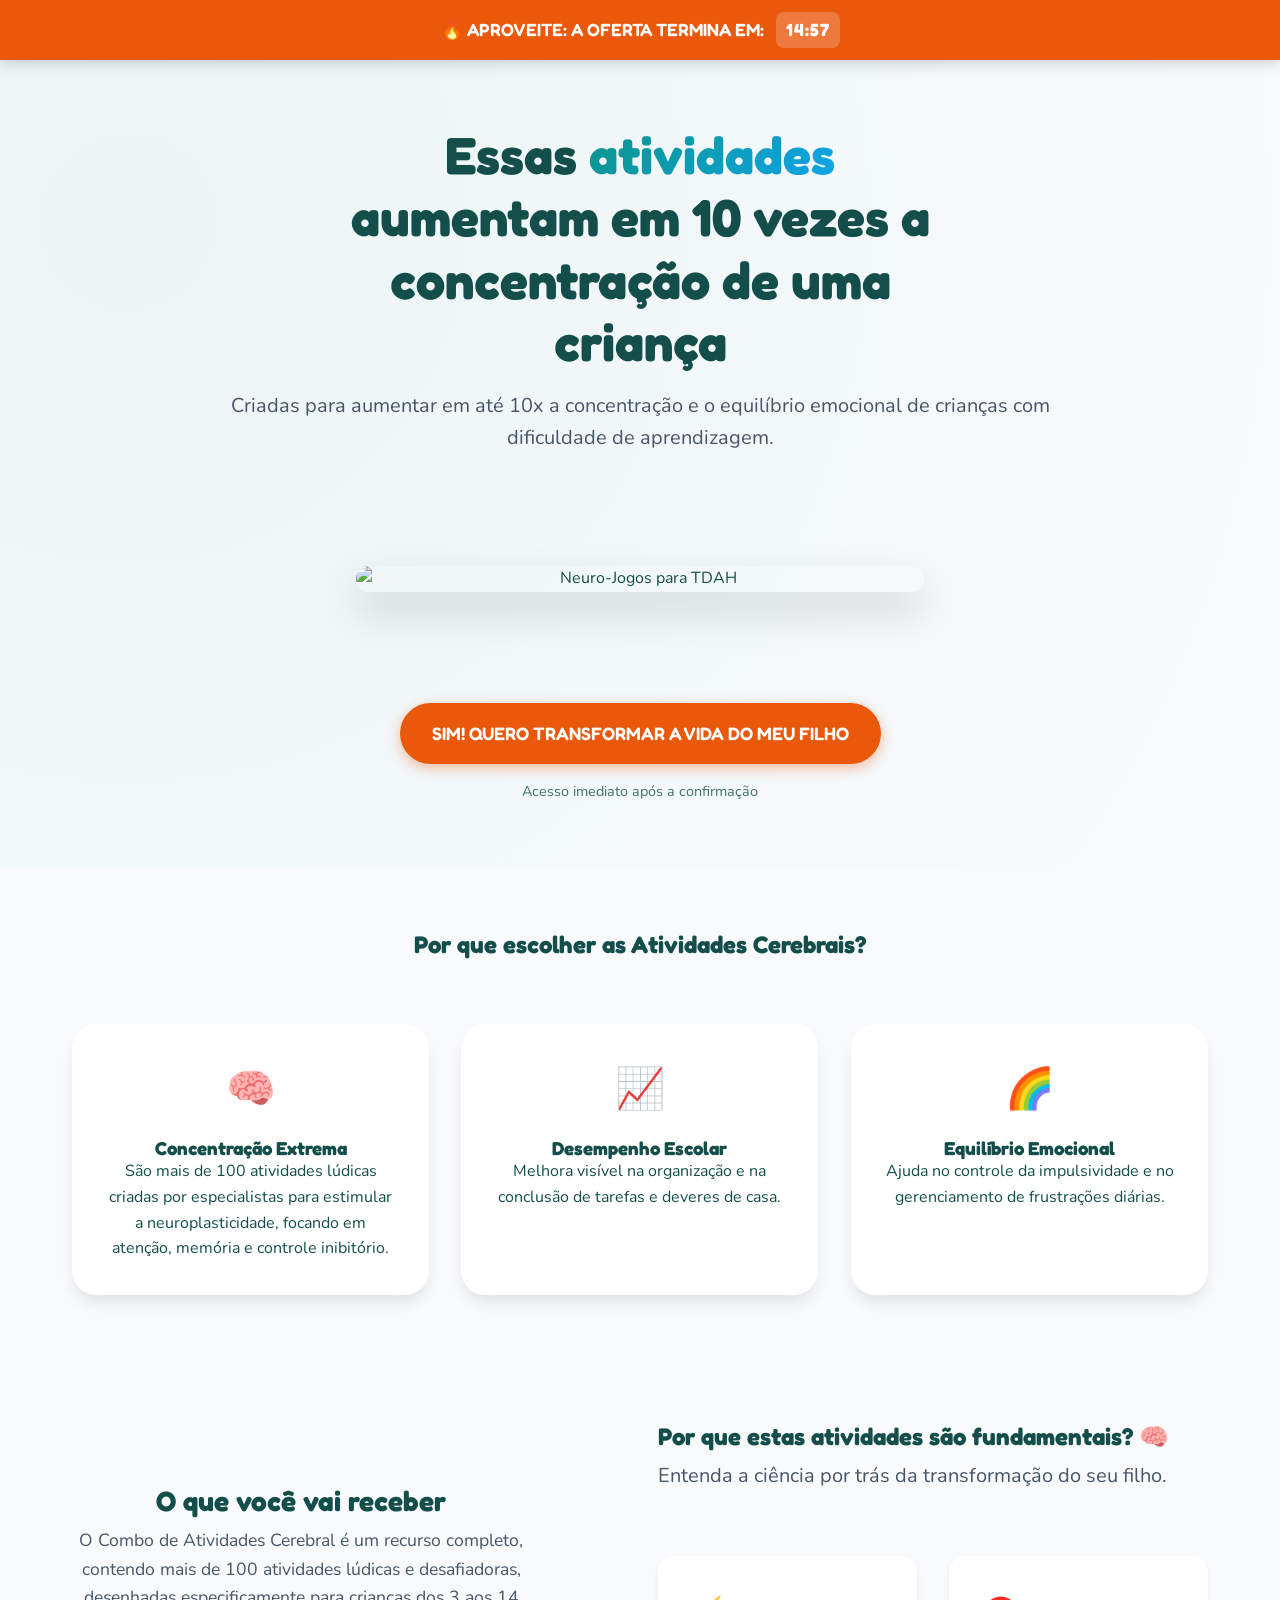
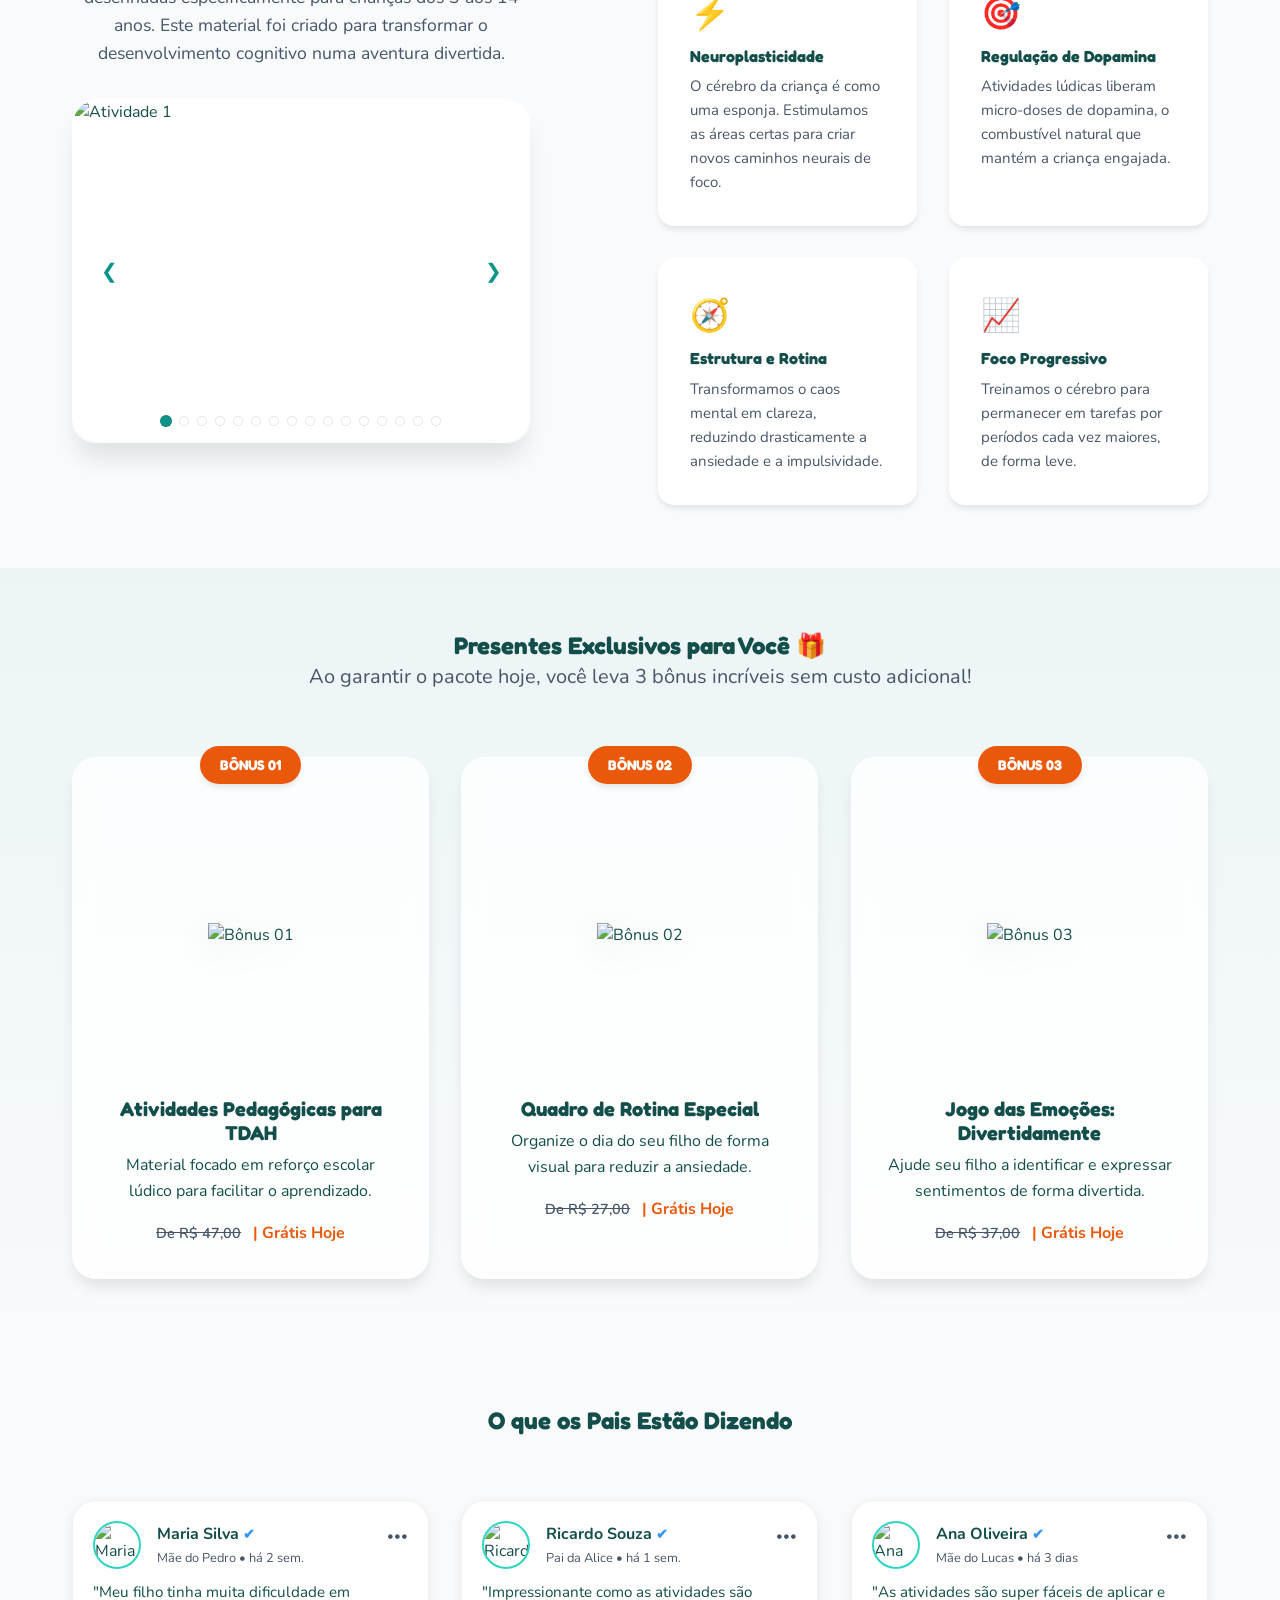
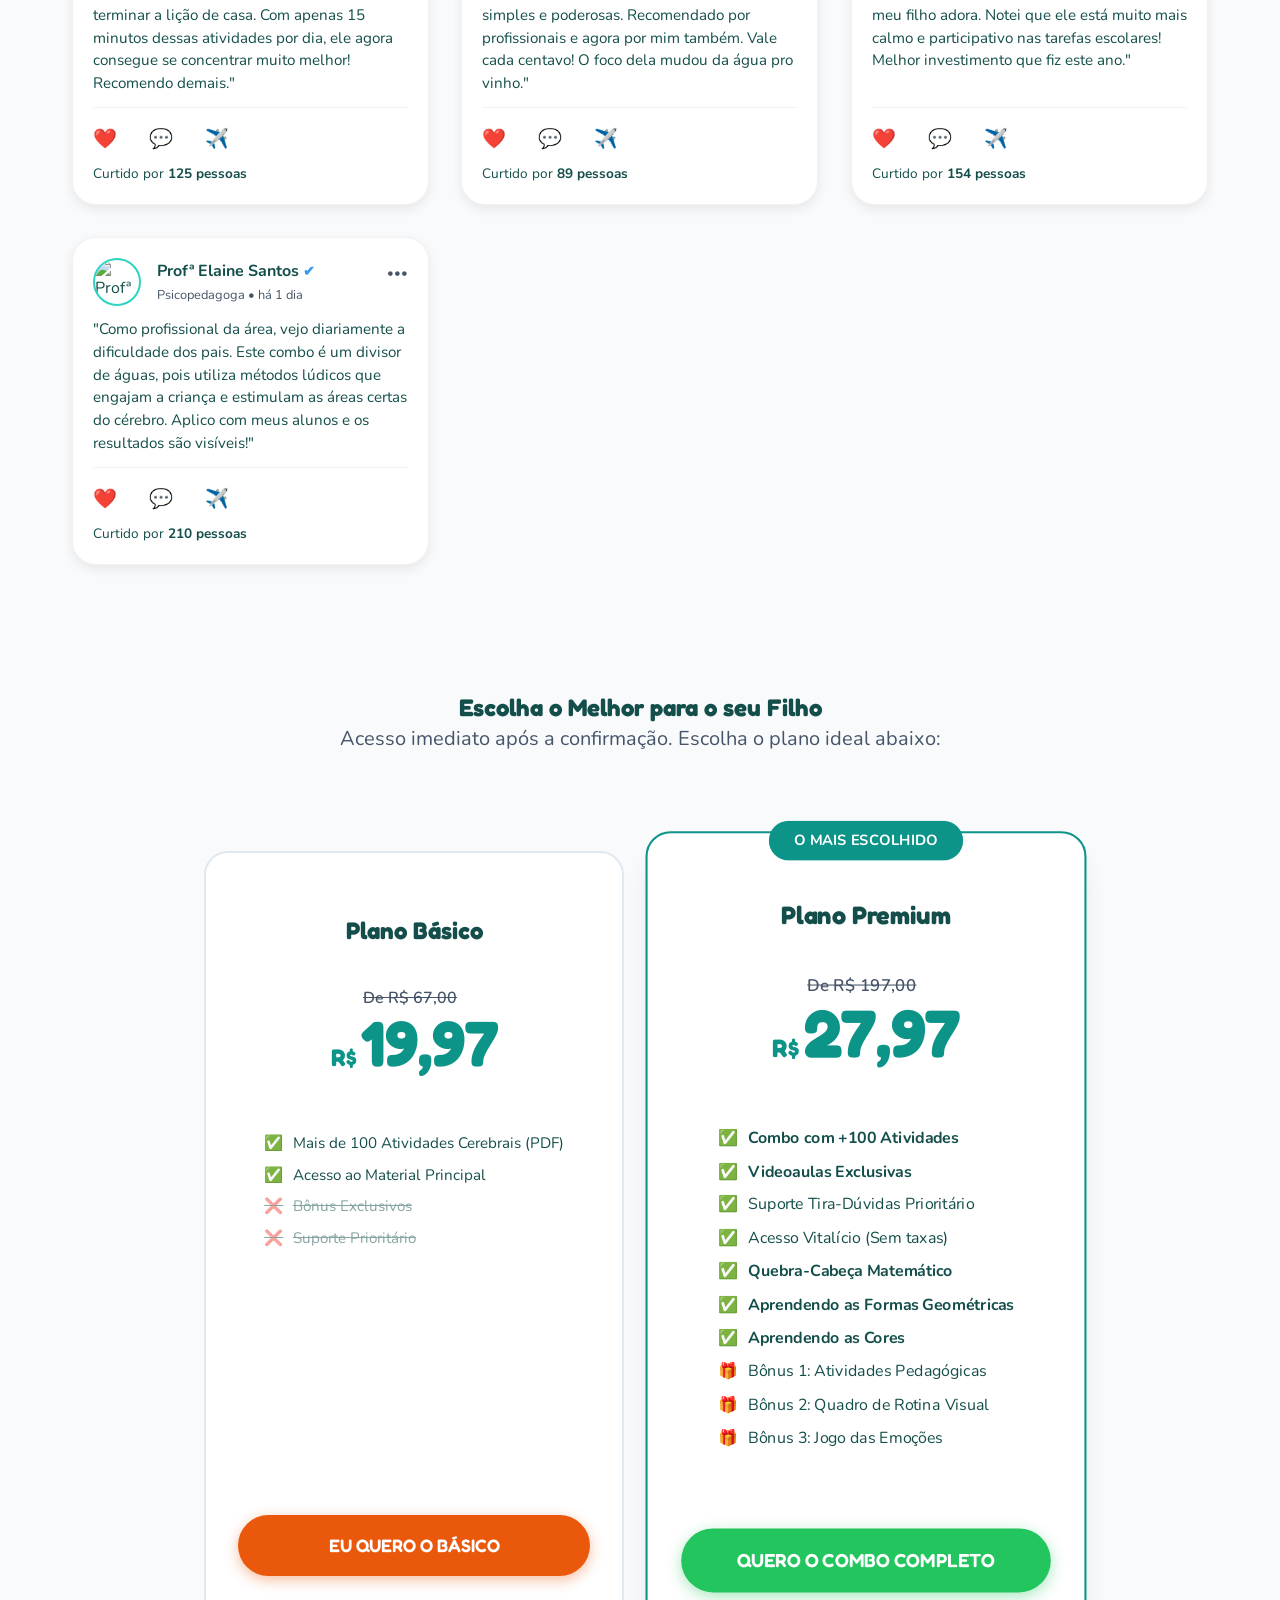
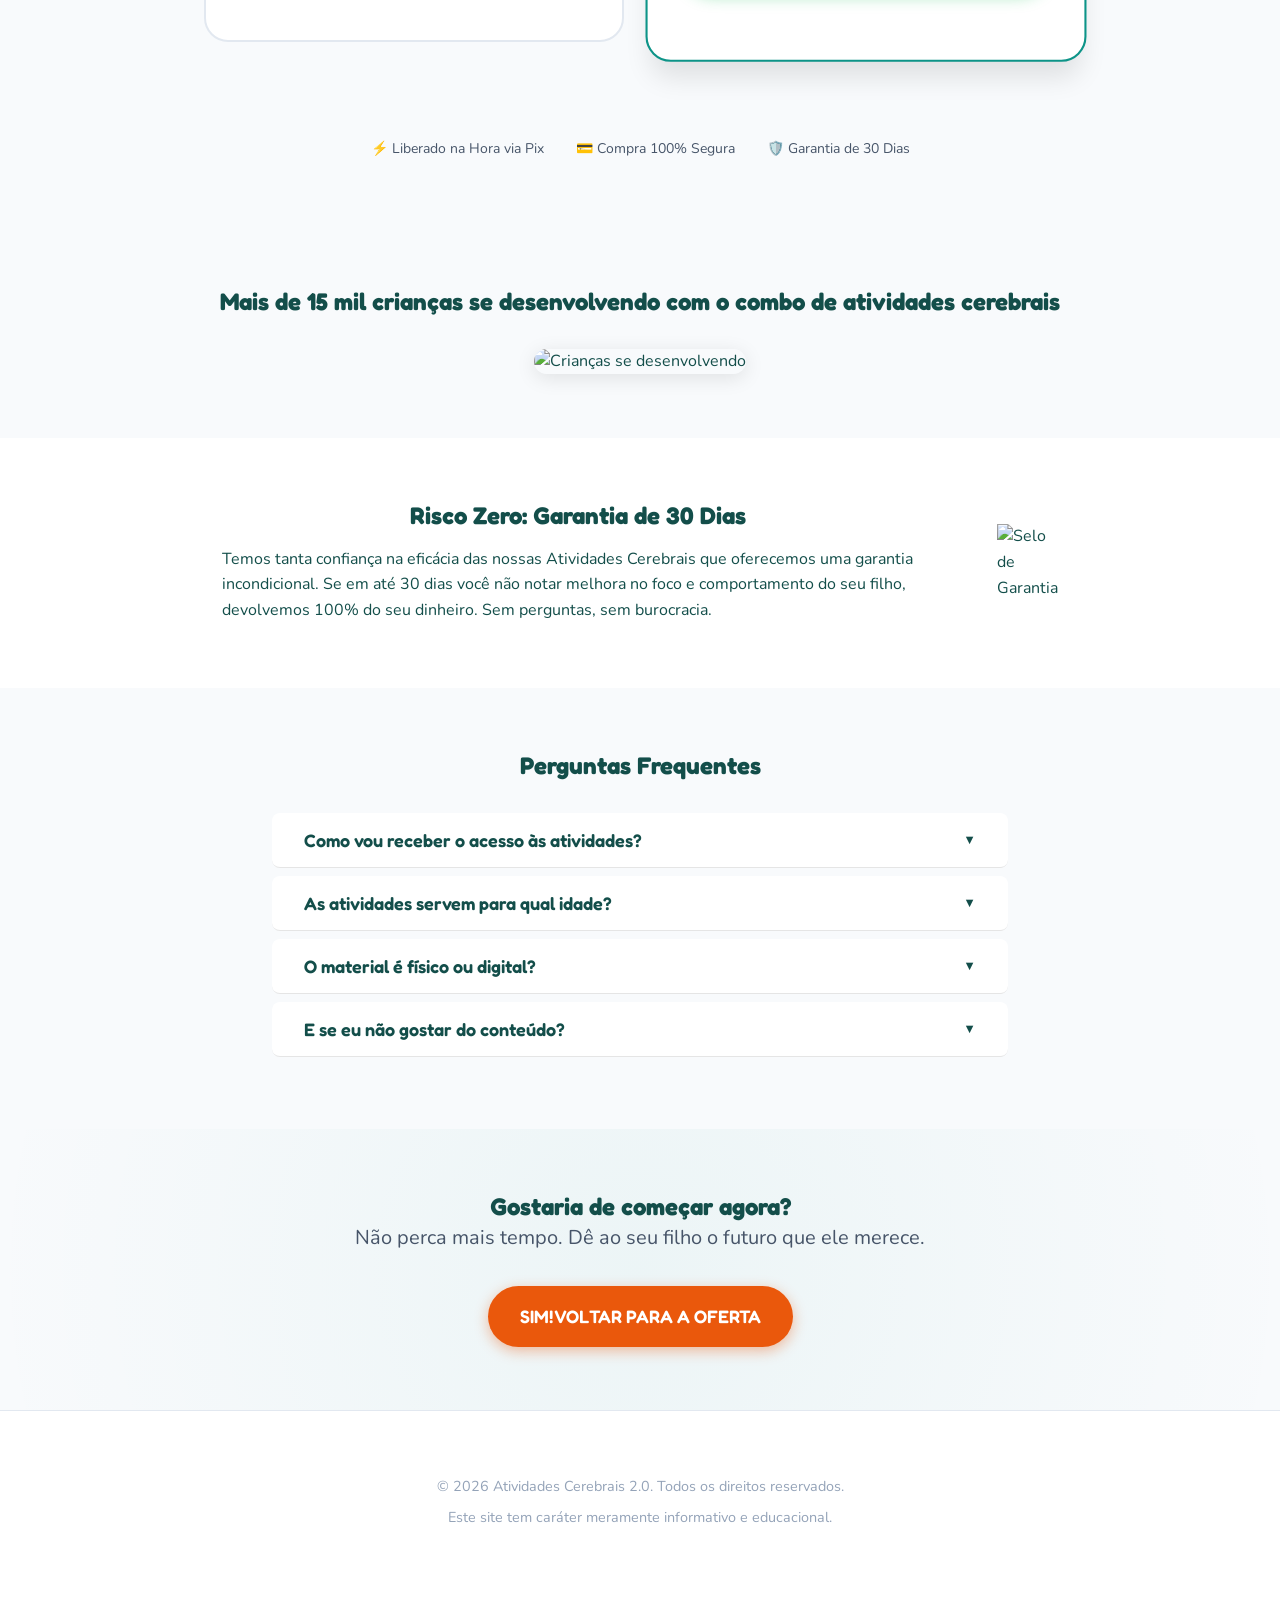
==== commit bf5504bd: "Add files via upload" ====
--- a/neuro_b/index.html
+++ b/neuro_b/index.html
@@ -22,10 +22,13 @@
             s.parentNode.insertBefore(t, s)
         }(window, document, 'script',
             'https://connect.facebook.net/en_US/fbevents.js');
+        fbq('init', '1449048196918476');
         fbq('init', '989077889145785');
         fbq('track', 'PageView');
     </script>
     <noscript>
+        <img height="1" width="1" style="display:none"
+            src="https://www.facebook.com/tr?id=1449048196918476&ev=PageView&noscript=1" />
         <img height="1" width="1" style="display:none"
             src="https://www.facebook.com/tr?id=989077889145785&ev=PageView&noscript=1" />
     </noscript>
@@ -103,14 +106,22 @@
                 </div>
                 <div class="carousel-container glass">
                     <div class="carousel-track">
-                        <img src="./assets/carousel_1.webp" class="carousel-slide active" alt="Atividade 1">
-                        <img src="./assets/carousel_2.webp" class="carousel-slide" alt="Atividade 2">
-                        <img src="./assets/carousel_3.webp" class="carousel-slide" alt="Atividade 3">
-                        <img src="./assets/carousel_4.webp" class="carousel-slide" alt="Atividade 4">
-                        <img src="./assets/carousel_5.webp" class="carousel-slide" alt="Atividade 5">
-                        <img src="./assets/carousel_6.webp" class="carousel-slide" alt="Atividade 6">
-                        <img src="./assets/carousel_7.webp" class="carousel-slide" alt="Atividade 7">
-                        <img src="./assets/carousel_8.webp" class="carousel-slide" alt="Atividade 8">
+                        <img src="./assets/carousel_1.webp" class="carousel-slide active" alt="Atividade 1" loading="lazy">
+                        <img src="./assets/carousel_2.webp" class="carousel-slide" alt="Atividade 2" loading="lazy">
+                        <img src="./assets/carousel_3.webp" class="carousel-slide" alt="Atividade 3" loading="lazy">
+                        <img src="./assets/carousel_4.webp" class="carousel-slide" alt="Atividade 4" loading="lazy">
+                        <img src="./assets/carousel_5.webp" class="carousel-slide" alt="Atividade 5" loading="lazy">
+                        <img src="./assets/carousel_6.webp" class="carousel-slide" alt="Atividade 6" loading="lazy">
+                        <img src="./assets/carousel_7.webp" class="carousel-slide" alt="Atividade 7" loading="lazy">
+                        <img src="./assets/carousel_8.webp" class="carousel-slide" alt="Atividade 8" loading="lazy">
+                        <img src="./assets/carousel_9.webp" class="carousel-slide" alt="Atividade 9" loading="lazy">
+                        <img src="./assets/carousel_10.webp" class="carousel-slide" alt="Atividade 10" loading="lazy">
+                        <img src="./assets/carousel_11.webp" class="carousel-slide" alt="Atividade 11" loading="lazy">
+                        <img src="./assets/carousel_12.webp" class="carousel-slide" alt="Atividade 12" loading="lazy">
+                        <img src="./assets/carousel_13.webp" class="carousel-slide" alt="Atividade 13" loading="lazy">
+                        <img src="./assets/carousel_14.webp" class="carousel-slide" alt="Atividade 14" loading="lazy">
+                        <img src="./assets/carousel_15.webp" class="carousel-slide" alt="Atividade 15" loading="lazy">
+                        <img src="./assets/carousel_16.webp" class="carousel-slide" alt="Atividade 16" loading="lazy">
                     </div>
                     <div class="carousel-nav">
                         <button class="carousel-prev" aria-label="Anterior">❮</button>
@@ -193,30 +204,6 @@
                         <span class="old-price">De R$ 37,00</span>
                         <span class="free-today">| Grátis Hoje</span>
                     </div>
-                </div>
-            </div>
-        </div>
-    </section>
-    
-    <!-- App Preview Section (NEW) -->
-    <section id="premium-app" class="section app-preview">
-        <div class="container">
-            <div class="app-content-grid">
-                <div class="app-text reveal">
-                    <span class="app-badge">PRÉ-VENDA EXCLUSIVA 🚀</span>
-                    <h2>Conheça o <span>App Interativo</span> Atividades Cerebrais</h2>
-                    <p>Estamos elevando a estimulação neurocognitiva para o próximo nível. Nosso novo aplicativo (em breve no Beta) foi desenhado para transformar o tablet em uma poderosa ferramenta de desenvolvimento.</p>
-                    <ul class="app-features">
-                        <li><span class="feat-emoji">🎯</span> <div class="feat-content"><b>Exercícios Gamificados:</b> Foco, Memória e Lógica.</div></li>
-                        <li><span class="feat-emoji">📊</span> <div class="feat-content"><b>Relatórios para Pais:</b> Acompanhe o progresso em tempo real.</div></li>
-                        <li><span class="feat-emoji">🏆</span> <div class="feat-content"><b>Sistema de Conquistas:</b> Medalhas que motivam a criança.</div></li>
-                        <li><span class="feat-emoji">🧠</span> <div class="feat-content"><b>Neuro-ajustes:</b> Níveis que se adaptam ao ritmo do aluno.</div></li>
-                    </ul>
-                    <p class="app-hint hide-mobile">Garanta o acesso antecipado hoje escolhendo o <b>Plano Premium</b>!</p>
-                </div>
-                <div class="app-mockup reveal">
-                    <img src="./mockup-app-premium.png" alt="Mockup App Atividades Cerebrais" class="floating">
-                    <p class="app-hint show-mobile">Garanta o acesso antecipado hoje escolhendo o <b>Plano Premium</b>!</p>
                 </div>
             </div>
         </div>
@@ -317,6 +304,7 @@
                             </div>
                             <p class="social-likes">Curtido por <strong>210 pessoas</strong></p>
                         </div>
+                    </div>
                 </div>
         </div>
     </section>
@@ -327,67 +315,51 @@
             <h2 class="reveal">Escolha o Melhor para o seu Filho</h2>
             <p class="lead reveal">Acesso imediato após a confirmação. Escolha o plano ideal abaixo:</p>
 
-            <!-- Compact Instagram Profile Widget -->
-            <div class="insta-compact-widget reveal">
-                <div class="insta-widget-avatar-wrapper">
-                    <img src="assets/instagram_profile.png" alt="rotinapositivaonline" class="insta-widget-avatar">
-                </div>
-                <div class="insta-widget-info">
-                    <h4 class="insta-widget-name">Renata Oliveira <span class="verified-badge-blue">✔</span></h4>
-                    <span class="insta-widget-handle">@rotinapositivaonline</span>
-                    <span class="insta-widget-followers">23,4 mil seguidores</span>
-                </div>
-                <div class="insta-widget-action">
-                    <span class="insta-widget-badge">Oficial</span>
-                </div>
-            </div>
-
             <div class="offer-box reveal">
                 <div class="plans-grid">
                     <!-- Plano Básico -->
                     <div class="plan-card">
-                        <h3 class="plan-name">Plano Digital</h3>
-                        <p class="plan-desc">Atividades para Imprimir</p>
+                        <h3 class="plan-name">Plano Básico</h3>
                         <div class="plan-price">
-                            <span class="old-price">De R$ 97,00</span>
+                            <span class="old-price">De R$ 67,00</span>
                             <div class="main-price">
                                 <span class="currency">R$</span>
                                 <span class="value">19,97</span>
                             </div>
                         </div>
                         <ul class="plan-features">
-                            <li><span class="check">✅</span> +300 Atividades Cerebrais (PDF)</li>
-                            <li><span class="check">✅</span> Bônus TDAH e Autismo</li>
-                            <li><span class="check">✅</span> Quadro de Rotina Visual</li>
-                            <li><span class="check">✅</span> Jogo das Emoções</li>
-                            <li class="off"><span class="check">❌</span> App Interativo (Pré-venda)</li>
-                            <li class="off"><span class="check">❌</span> Rastreador de Progresso</li>
+                            <li><span class="check">✅</span> Mais de 100 Atividades Cerebrais (PDF)</li>
+                            <li><span class="check">✅</span> Acesso ao Material Principal</li>
+                            <li style="opacity: 0.5; text-decoration: line-through;"><span class="check">❌</span> Bônus Exclusivos</li>
+                            <li style="opacity: 0.5; text-decoration: line-through;"><span class="check">❌</span> Suporte Prioritário</li>
                         </ul>
-                        <a href="https://checkout.payt.com.br/090a514dbba1813aea199ed6a97441ad" class="btn btn-primary">EU QUERO O BÁSICO</a>
+                        <a href="https://lastlink.com/p/CFBC56D19/checkout-payment/" class="btn btn-primary">EU QUERO O BÁSICO</a>
                     </div>
 
                     <!-- Plano Premium -->
                     <div class="plan-card featured">
-                        <span class="plan-badge">O MAIS ESCOLHIDO 🚀</span>
+                        <span class="plan-badge">O MAIS ESCOLHIDO</span>
                         <h3 class="plan-name">Plano Premium</h3>
-                        <p class="plan-desc">Digital + App Interativo</p>
                         <div class="plan-price">
                             <span class="old-price">De R$ 197,00</span>
                             <div class="main-price">
                                 <span class="currency">R$</span>
-                                <span class="value">37,97</span>
-                            </div>
-                        </div>
-                        <div class="pre-sale-tag">🔥 OFERTA DE PRÉ-VENDA</div>
+                                <span class="value">27,97</span>
+                            </div>
+                        </div>
                         <ul class="plan-features">
-                            <li><span class="check">✅</span> <strong>TUDO do Plano Digital</strong></li>
-                            <li><span class="check">✅</span> <strong>Acesso Antecedido ao APP</strong></li>
-                            <li><span class="check">✅</span> <strong>Rastreador de Neuro-Progresso</strong></li>
-                            <li><span class="check">✅</span> <strong>Atualizações Mensais Grátis</strong></li>
-                            <li><span class="check">✅</span> Suporte Prioritário VIP</li>
-                            <li><span class="check">✅</span> Acesso Vitalício (Sem Mensalidade)</li>
+                            <li><span class="check">✅</span> <strong>Combo com +100 Atividades</strong></li>
+                            <li><span class="check">✅</span> <strong>Videoaulas Exclusivas</strong></li>
+                            <li><span class="check">✅</span> Suporte Tira-Dúvidas Prioritário</li>
+                            <li><span class="check">✅</span> Acesso Vitalício (Sem taxas)</li>
+                            <li><span class="check">✅</span> <strong>Quebra-Cabeça Matemático</strong></li>
+                            <li><span class="check">✅</span> <strong>Aprendendo as Formas Geométricas</strong></li>
+                            <li><span class="check">✅</span> <strong>Aprendendo as Cores</strong></li>
+                            <li><span class="check">🎁</span> Bônus 1: Atividades Pedagógicas</li>
+                            <li><span class="check">🎁</span> Bônus 2: Quadro de Rotina Visual</li>
+                            <li><span class="check">🎁</span> Bônus 3: Jogo das Emoções</li>
                         </ul>
-                        <a href="https://checkout.payt.com.br/c7b2c9e154d34106802caf55a7ee5c2f" class="btn btn-success lg pulse">GARANTIR PREMIUM + APP</a>
+                        <a href="https://lastlink.com/p/C712D1677/checkout-payment/" class="btn btn-success lg">QUERO O COMBO COMPLETO</a>
                     </div>
                 </div>
 
@@ -496,7 +468,7 @@
 
     <footer>
         <div class="container">
-            <p>&copy; 2026 Atividades Cerebrais. Todos os direitos reservados.</p>
+            <p>&copy; 2026 Atividades Cerebrais 2.0. Todos os direitos reservados.</p>
             <p>Este site tem caráter meramente informativo e educacional.</p>
         </div>
     </footer>
--- a/neuro_b/style.css
+++ b/neuro_b/style.css
@@ -1257,309 +1257,3 @@
     margin-bottom: 0.5rem;
 }
 
-
-/* ─── APP PREVIEW SECTION ────────────────────────────────── */
-.app-preview {
-    background: linear-gradient(135deg, #f0fdfa 0%, #ccfbf1 100%);
-    overflow: hidden;
-    padding: var(--space-xl) 0;
-}
-
-.app-content-grid {
-    display: grid;
-    grid-template-columns: 1fr 1fr;
-    gap: var(--space-xl);
-    align-items: center;
-}
-
-.app-badge {
-    background: var(--cta);
-    color: white;
-    padding: 0.5rem 1.25rem;
-    border-radius: var(--radius-full);
-    font-weight: 800;
-    font-size: 0.875rem;
-    display: inline-block;
-    margin-bottom: 1.5rem;
-    box-shadow: 0 4px 12px rgba(234, 88, 12, 0.3);
-}
-
-.app-text h2 {
-    text-align: left;
-    font-size: 2.75rem;
-    margin-bottom: 1.5rem;
-    color: var(--primary-dark);
-}
-
-.app-text h2 span {
-    color: var(--primary);
-}
-
-.app-features {
-    list-style: none;
-    margin: 2rem 0;
-    display: flex;
-    flex-direction: column;
-    gap: 1.25rem;
-}
-
-.app-features li {
-    font-size: 1.1rem;
-    display: grid;
-    grid-template-columns: 24px 28px 1fr;
-    gap: 8px;
-    align-items: flex-start;
-    text-align: left;
-    line-height: 1.3;
-}
-
-.feat-emoji {
-    display: flex;
-    justify-content: center;
-    font-size: 1.2rem;
-}
-
-.feat-content {
-    color: var(--text-dark);
-}
-
-.app-features li::before {
-    content: "✔️";
-    font-size: 1.1rem;
-    display: flex;
-    justify-content: center;
-    padding-top: 2px;
-}
-
-.app-hint {
-    background: rgba(13, 148, 136, 0.1);
-    padding: 1rem;
-    border-radius: var(--radius-md);
-    border-left: 4px solid var(--primary);
-    font-weight: 700;
-    color: var(--primary-dark);
-}
-
-.app-mockup {
-    position: relative;
-    display: flex;
-    justify-content: center;
-}
-
-.app-mockup img {
-    max-width: 110%;
-    height: auto;
-    filter: drop-shadow(0 30px 60px rgba(0,0,0,0.15));
-    border-radius: 32px;
-}
-
-@media (max-width: 968px) {
-    .app-content-grid {
-        grid-template-columns: 1fr;
-        text-align: center;
-        gap: var(--space-lg);
-    }
-    .app-text h2 {
-        text-align: center;
-        font-size: 2.2rem;
-    }
-    .app-features {
-        align-items: center;
-        text-align: left;
-    }
-    .app-mockup {
-        flex-direction: column;
-        gap: 2rem;
-    }
-    .app-mockup img {
-        max-width: 100%;
-    }
-    .hide-mobile {
-        display: none !important;
-    }
-    .show-mobile {
-        display: block !important;
-        margin-top: 1rem;
-        width: 100%;
-        text-align: center;
-    }
-}
-
-/* ─── PRICING UPDATES ───────────────────────────────────── */
-.plan-desc {
-    font-size: 0.9rem;
-    color: var(--text-muted);
-    font-weight: 700;
-    margin-bottom: 1rem;
-}
-
-.pre-sale-tag {
-    background: #fef3c7;
-    color: #92400e;
-    font-size: 0.8rem;
-    font-weight: 900;
-    padding: 0.5rem;
-    border-radius: 8px;
-    margin: 0.5rem 0;
-    border: 1px dashed #f59e0b;
-}
-
-.plan-features li.off {
-    opacity: 0.4;
-    text-decoration: line-through;
-}
-
-.btn-success.lg {
-    padding: 1.25rem 2.5rem;
-    font-size: 1.25rem;
-}
-
-.pulse {
-    animation: cta-pulse 2s infinite;
-}
-
-@keyframes cta-pulse {
-    0% { transform: scale(1); }
-    50% { transform: scale(1.05); }
-    100% { transform: scale(1); }
-}
-
-.popular-badge {
-    position: absolute;
-    top: -15px;
-    left: 50%;
-    transform: translateX(-50%);
-    background: var(--cta);
-    color: white;
-    padding: 0.6rem 2rem;
-    border-radius: var(--radius-full);
-    font-weight: 900;
-    font-size: 0.9rem;
-    box-shadow: 0 4px 15px rgba(234, 88, 12, 0.4);
-    z-index: 10;
-    white-space: nowrap;
-}
-
-/* ─── CONDITIONAL VISIBILITY ────────────────────────────── */
-.show-mobile {
-    display: none;
-}
-
-@media (max-width: 968px) {
-    .hide-mobile {
-        display: none !important;
-    }
-    .show-mobile {
-        display: block !important;
-        margin-top: 2rem;
-        width: 100%;
-        text-align: center;
-    }
-}
-
-/* ─── COMPACT INSTAGRAM PROFILE WIDGET ────────────────── */
-.insta-compact-widget {
-    display: inline-flex;
-    align-items: center;
-    background: white;
-    border: 1px solid #e2e8f0;
-    border-radius: var(--radius-md); /* 16px */
-    padding: var(--space-sm) var(--space-md);
-    gap: var(--space-sm);
-    box-shadow: var(--shadow-sm);
-    margin: 0 auto var(--space-md) auto;
-    text-align: left;
-    max-width: 420px;
-    width: 100%;
-}
-
-.insta-widget-avatar-wrapper {
-    position: relative;
-    width: 50px;
-    height: 50px;
-    border-radius: 50%;
-    background: linear-gradient(45deg, #f9ce34 0%, #ee2a7b 50%, #6228d7 100%);
-    padding: 2px;
-    display: flex;
-    align-items: center;
-    justify-content: center;
-    flex-shrink: 0;
-}
-
-.insta-widget-avatar {
-    width: 100%;
-    height: 100%;
-    border-radius: 50%;
-    object-fit: cover;
-    border: 1.5px solid white;
-}
-
-.insta-widget-info {
-    display: flex;
-    flex-direction: column;
-    flex-grow: 1;
-    min-width: 0;
-}
-
-.insta-widget-name {
-    font-family: 'Fredoka', sans-serif;
-    font-weight: 700;
-    font-size: 0.95rem;
-    color: var(--text-main);
-    display: flex;
-    align-items: center;
-    gap: 4px;
-    margin: 0;
-    text-align: left;
-    line-height: 1.2;
-}
-
-.verified-badge-blue {
-    background: #0095f6;
-    color: white;
-    border-radius: 50%;
-    width: 13px;
-    height: 13px;
-    font-size: 8px;
-    display: inline-flex;
-    align-items: center;
-    justify-content: center;
-    flex-shrink: 0;
-}
-
-.insta-widget-handle {
-    font-size: 0.8rem;
-    color: var(--primary);
-    font-weight: 600;
-    line-height: 1.3;
-}
-
-.insta-widget-followers {
-    font-size: 0.75rem;
-    color: var(--text-muted);
-    line-height: 1.3;
-}
-
-.insta-widget-action {
-    flex-shrink: 0;
-}
-
-.insta-widget-badge {
-    display: inline-block;
-    background: #e0f2fe; /* Soft light blue/verified tone */
-    color: #0369a1;
-    padding: 4px 12px;
-    border-radius: var(--radius-full);
-    font-size: 0.8rem;
-    font-weight: 700;
-    font-family: 'Fredoka', sans-serif;
-    border: 1px solid #bae6fd;
-    line-height: 1.2;
-}
-
-@media (max-width: 480px) {
-    .insta-compact-widget {
-        padding: 0.75rem 1rem;
-        gap: 0.75rem;
-    }
-}
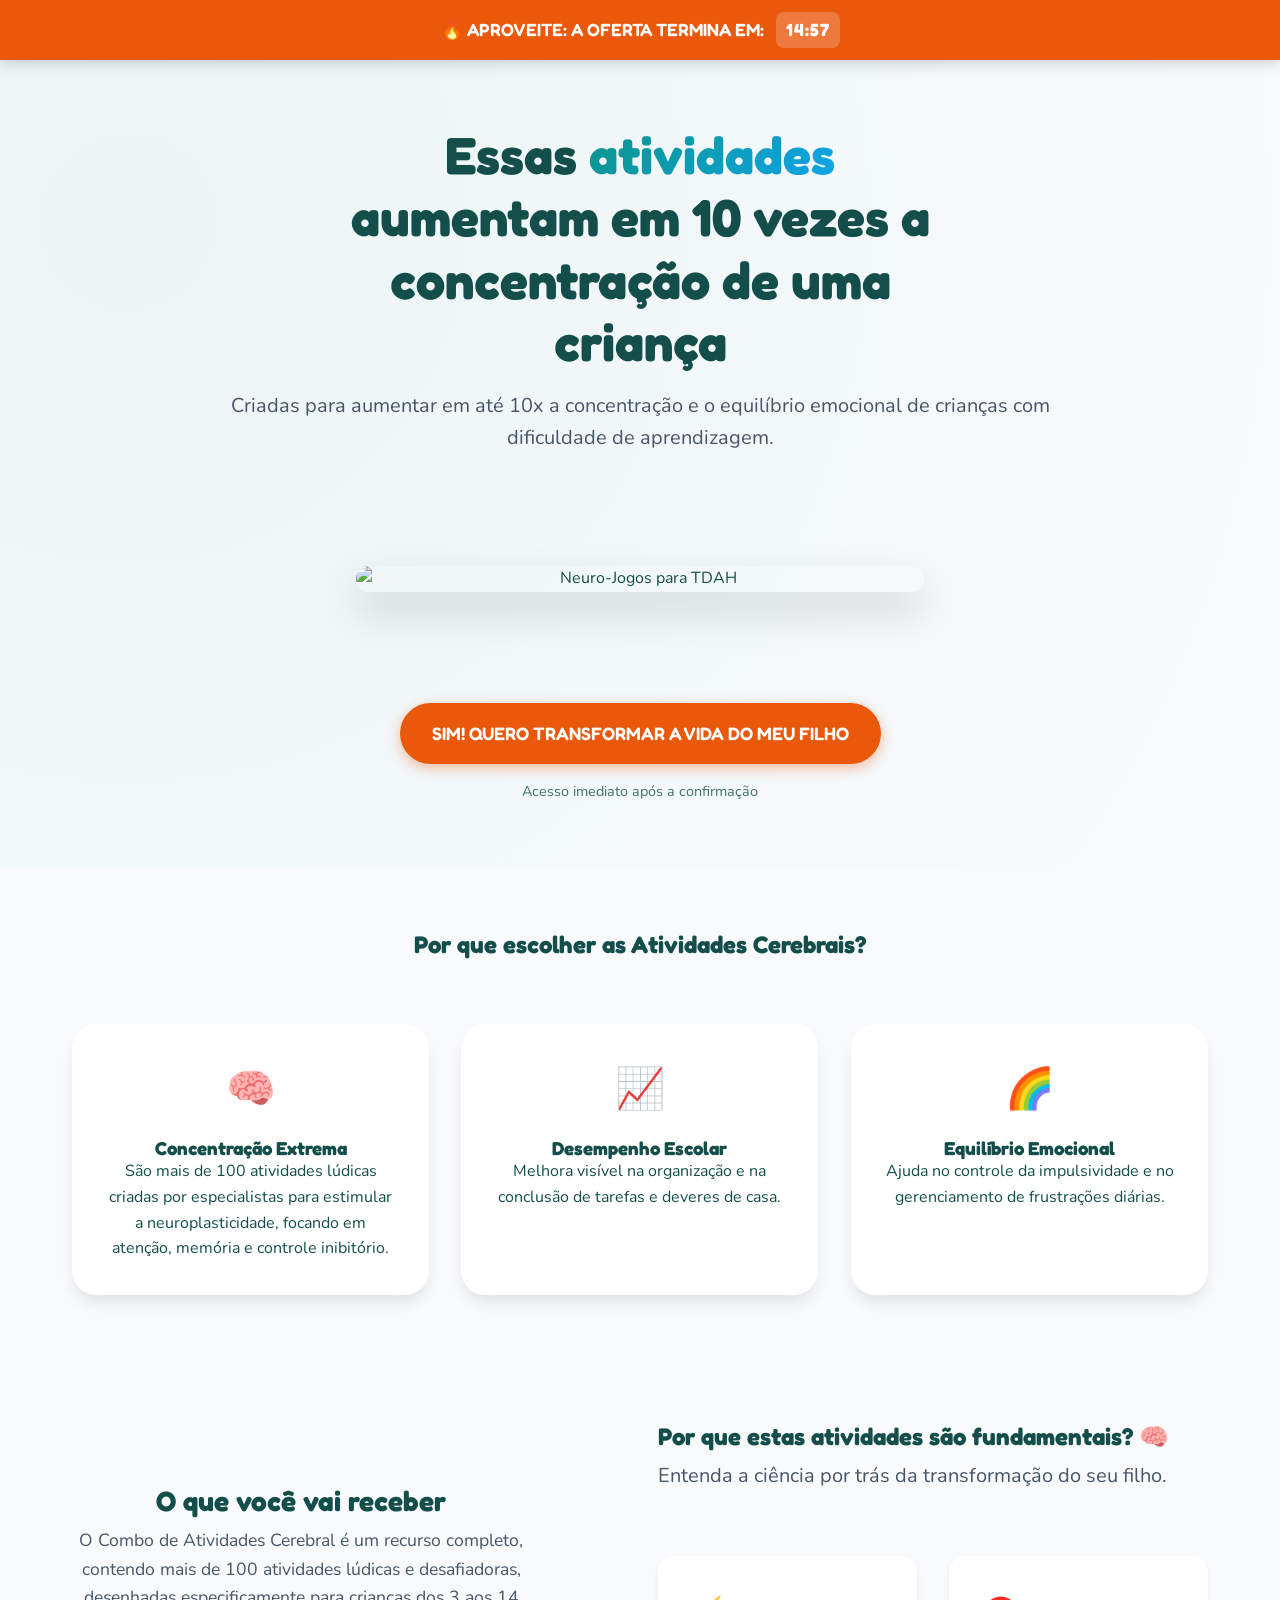
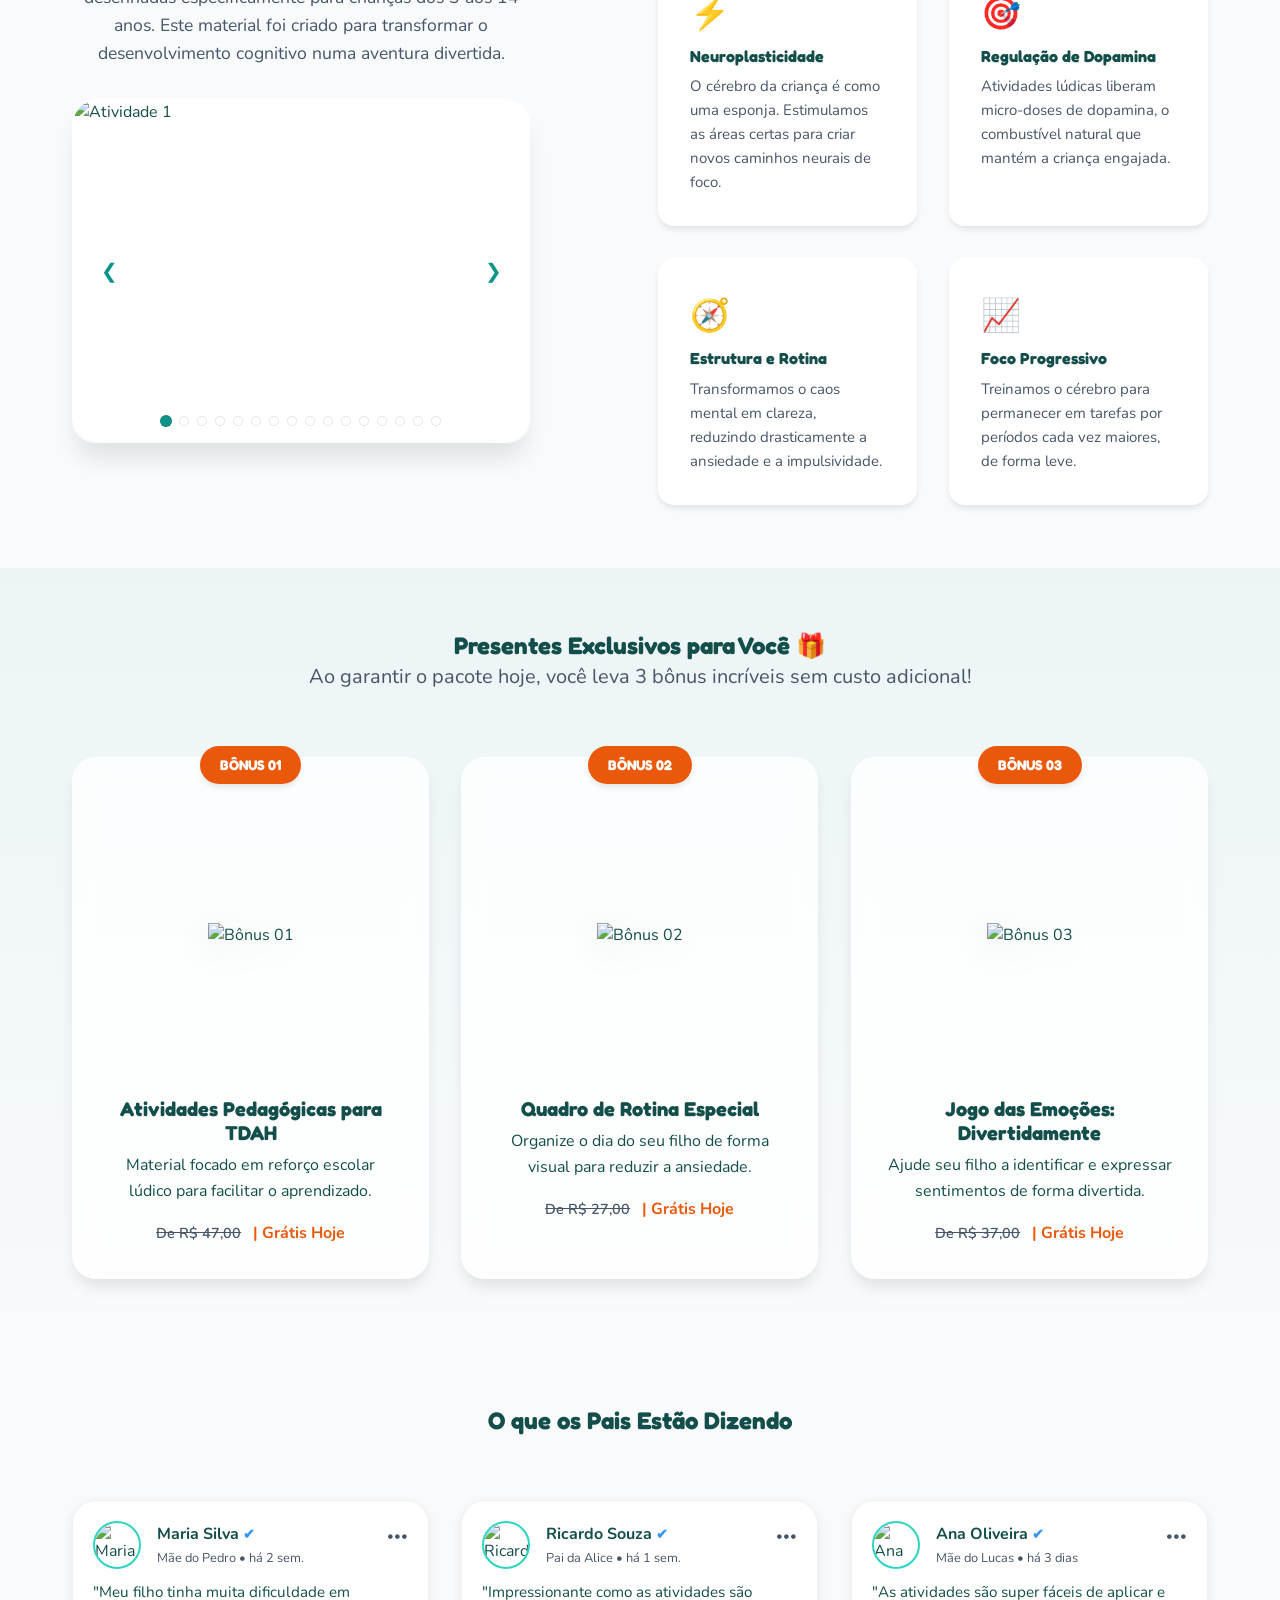
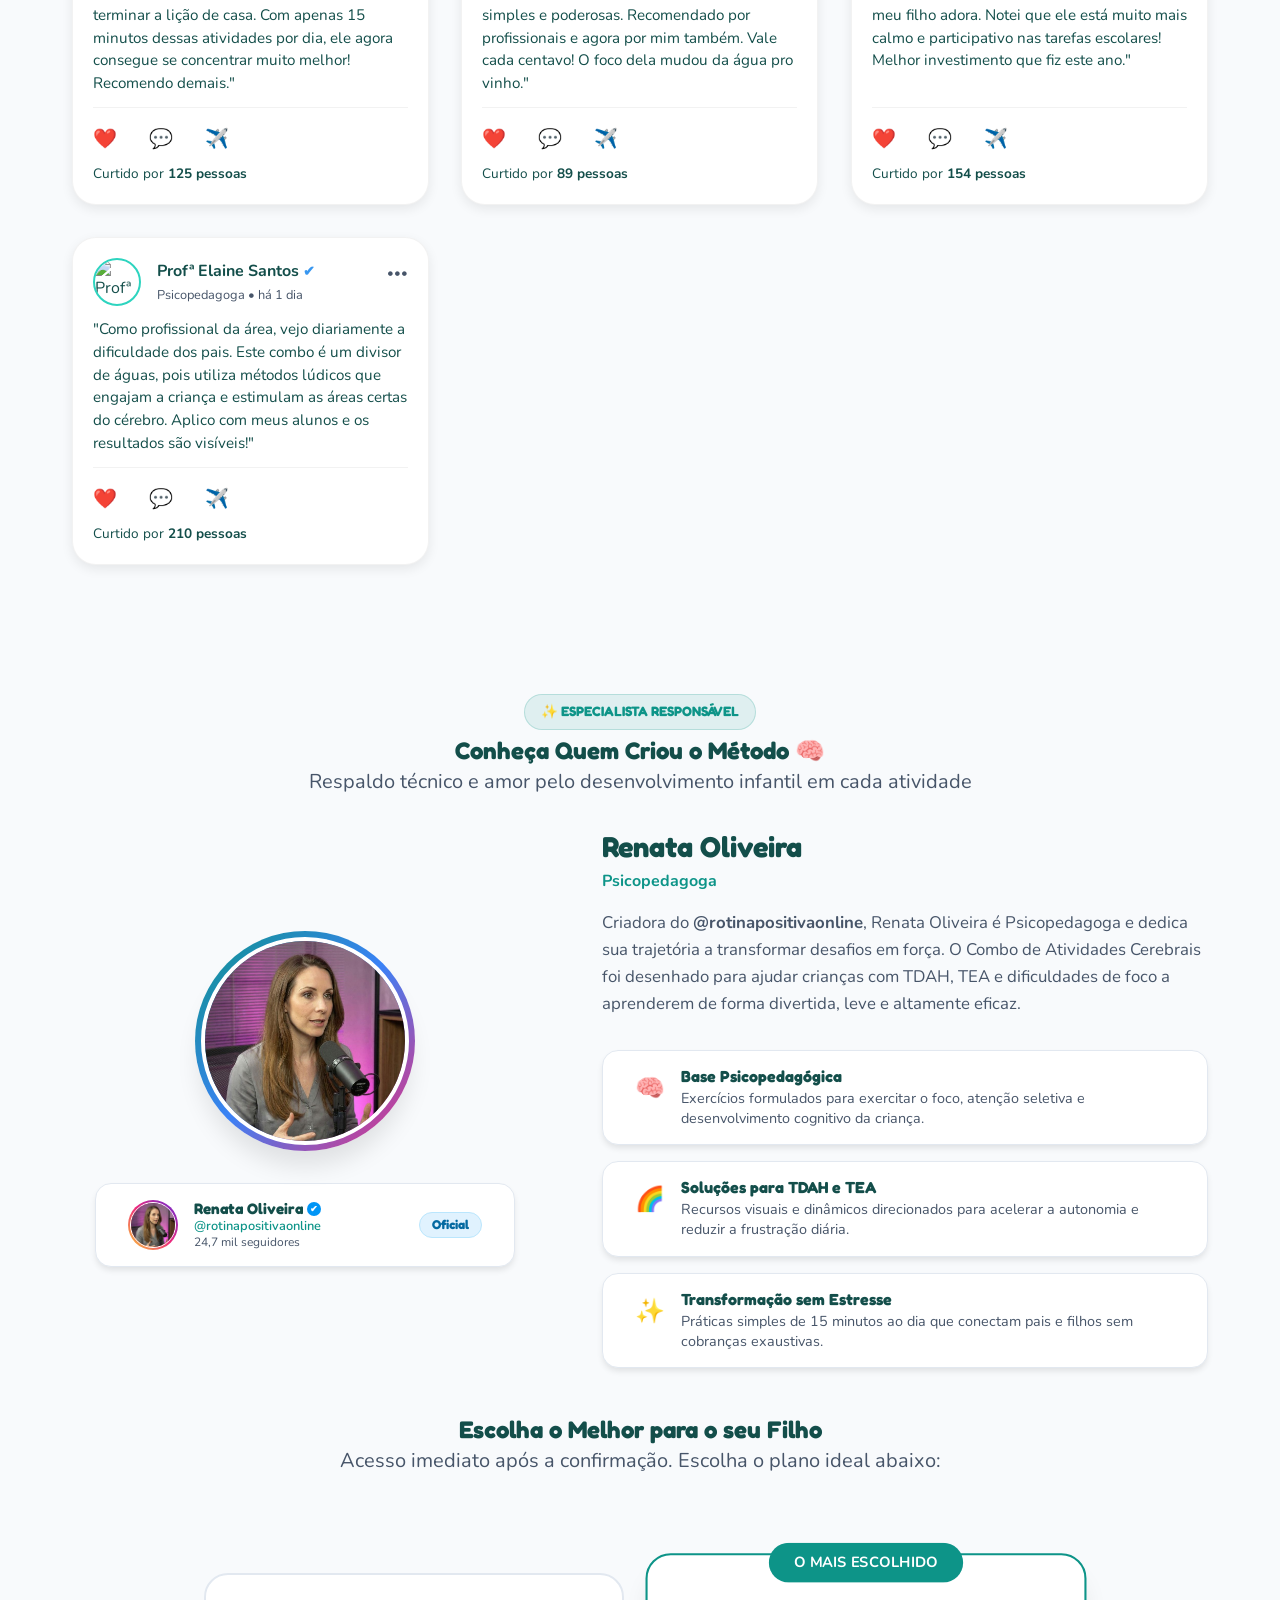
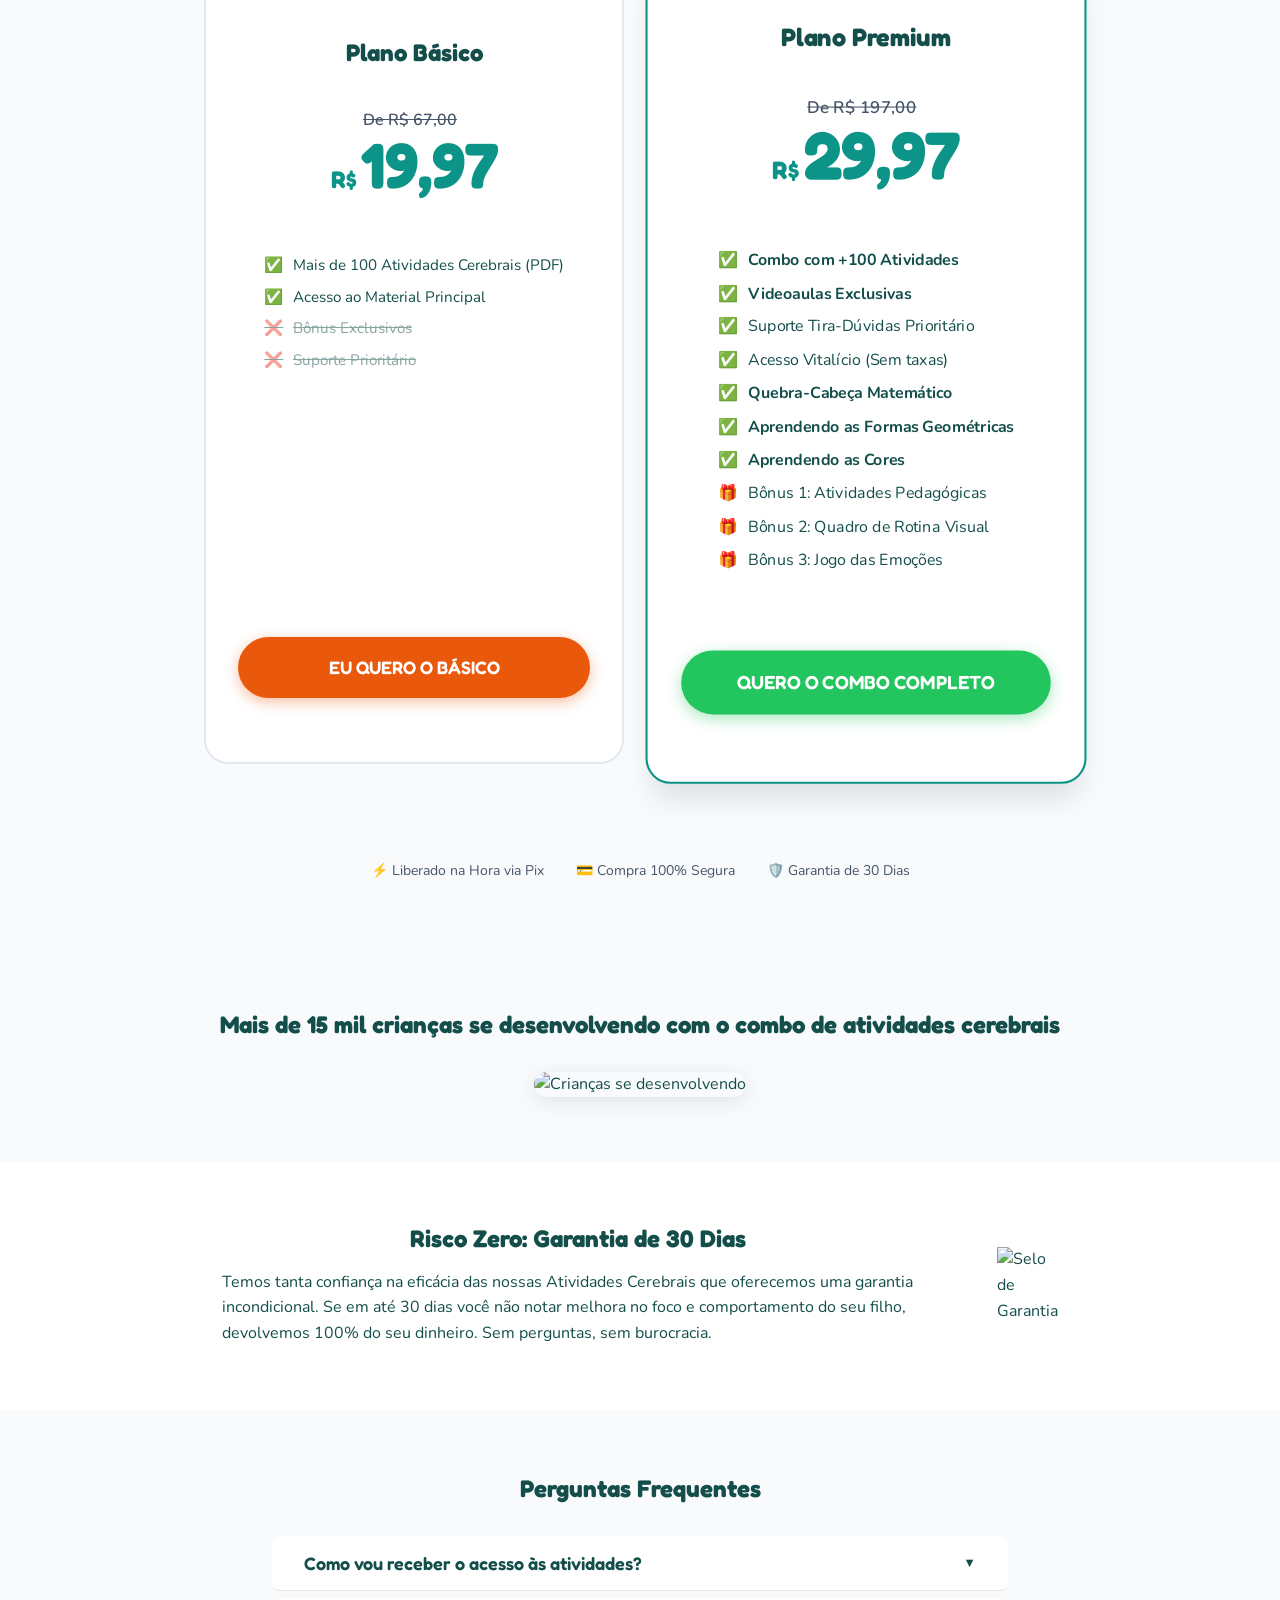
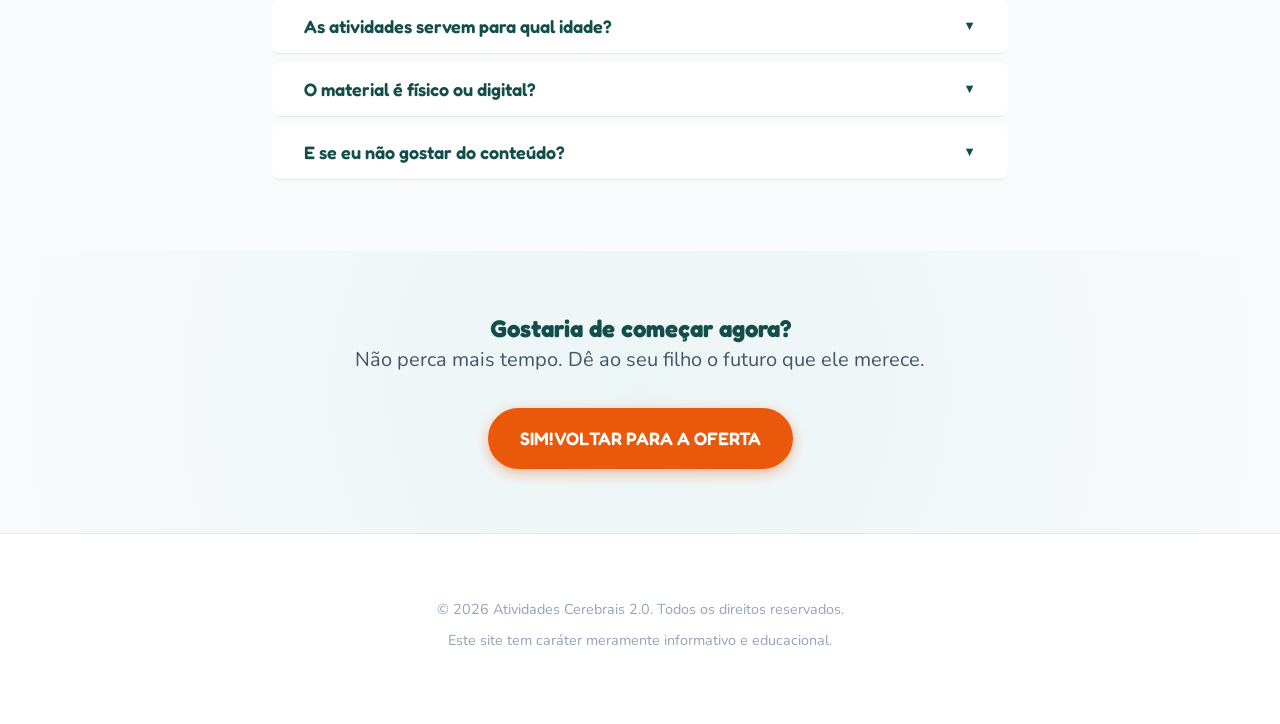
==== commit 687a50fa: "Add files via upload" ====
--- a/neuro_b/index.html
+++ b/neuro_b/index.html
@@ -309,6 +309,72 @@
         </div>
     </section>
 
+    <!-- Expert Section -->
+    <section id="especialista" class="section bg-alt expert-section">
+        <div class="container text-center">
+            <span class="expert-badge-tag reveal">✨ ESPECIALISTA RESPONSÁVEL</span>
+            <h2 class="reveal">Conheça Quem Criou o Método 🧠</h2>
+            <p class="lead reveal">Respaldo técnico e amor pelo desenvolvimento infantil em cada atividade</p>
+
+            <div class="grid-expert reveal">
+                <div class="expert-visual">
+                    <div class="expert-avatar-wrapper">
+                        <img src="./assets/instagram_profile.png" alt="Renata Oliveira - Psicopedagoga" class="expert-avatar-img">
+                    </div>
+                    
+                    <!-- Compact Instagram Profile Widget -->
+                    <div class="insta-compact-widget">
+                        <div class="insta-widget-avatar-wrapper">
+                            <img src="assets/instagram_profile.png" alt="rotinapositivaonline" class="insta-widget-avatar">
+                        </div>
+                        <div class="insta-widget-info">
+                            <h4 class="insta-widget-name">Renata Oliveira <span class="verified-badge-blue">✔</span></h4>
+                            <span class="insta-widget-handle">@rotinapositivaonline</span>
+                            <span class="insta-widget-followers">24,7 mil seguidores</span>
+                        </div>
+                        <div class="insta-widget-action">
+                            <span class="insta-widget-badge">Oficial</span>
+                        </div>
+                    </div>
+                </div>
+
+                <div class="expert-content">
+                    <h3>Renata Oliveira</h3>
+                    <p class="expert-subtitle">Psicopedagoga</p>
+                    <p class="expert-bio">
+                        Criadora do <strong>@rotinapositivaonline</strong>, Renata Oliveira é Psicopedagoga e dedica sua trajetória a transformar desafios em força. O Combo de Atividades Cerebrais foi desenhado para ajudar crianças com TDAH, TEA e dificuldades de foco a aprenderem de forma divertida, leve e altamente eficaz.
+                    </p>
+
+                    <div class="expert-pillars">
+                        <div class="expert-pillar-item">
+                            <div class="expert-pillar-icon">🧠</div>
+                            <div class="expert-pillar-text">
+                                <h4>Base Psicopedagógica</h4>
+                                <p>Exercícios formulados para exercitar o foco, atenção seletiva e desenvolvimento cognitivo da criança.</p>
+                            </div>
+                        </div>
+
+                        <div class="expert-pillar-item">
+                            <div class="expert-pillar-icon">🌈</div>
+                            <div class="expert-pillar-text">
+                                <h4>Soluções para TDAH e TEA</h4>
+                                <p>Recursos visuais e dinâmicos direcionados para acelerar a autonomia e reduzir a frustração diária.</p>
+                            </div>
+                        </div>
+
+                        <div class="expert-pillar-item">
+                            <div class="expert-pillar-icon">✨</div>
+                            <div class="expert-pillar-text">
+                                <h4>Transformação sem Estresse</h4>
+                                <p>Práticas simples de 15 minutos ao dia que conectam pais e filhos sem cobranças exaustivas.</p>
+                            </div>
+                        </div>
+                    </div>
+                </div>
+            </div>
+        </div>
+    </section>
+
     <!-- CTA Final Section -->
     <section id="oferta" class="section offer">
         <div class="container text-center reveal">
@@ -344,7 +410,7 @@
                             <span class="old-price">De R$ 197,00</span>
                             <div class="main-price">
                                 <span class="currency">R$</span>
-                                <span class="value">27,97</span>
+                                <span class="value">29,97</span>
                             </div>
                         </div>
                         <ul class="plan-features">
--- a/neuro_b/style.css
+++ b/neuro_b/style.css
@@ -1257,3 +1257,257 @@
     margin-bottom: 0.5rem;
 }
 
+/* ─── EXPERT SECTION (RENATA OLIVEIRA) ────────────────── */
+.expert-section {
+    padding: var(--space-lg) 0 var(--space-sm) 0;
+    position: relative;
+    background: var(--bg-alt, #f8fafc);
+}
+
+.expert-section + section,
+.expert-section + .section {
+    padding-top: var(--space-md);
+}
+
+.grid-expert {
+    display: grid;
+    grid-template-columns: 1fr 1.3fr;
+    gap: var(--space-lg);
+    align-items: center;
+    margin-top: var(--space-md);
+}
+
+.expert-visual {
+    display: flex;
+    flex-direction: column;
+    align-items: center;
+    text-align: center;
+}
+
+.expert-avatar-wrapper {
+    position: relative;
+    width: 220px;
+    height: 220px;
+    margin-bottom: var(--space-md);
+    border-radius: 50%;
+    padding: 6px;
+    background: linear-gradient(135deg, #0d9488 0%, #3b82f6 50%, #ee2a7b 100%);
+    box-shadow: var(--shadow-lg);
+    transition: transform 0.3s ease;
+}
+
+.expert-avatar-wrapper:hover {
+    transform: scale(1.03);
+}
+
+.expert-avatar-img {
+    width: 100%;
+    height: 100%;
+    border-radius: 50%;
+    object-fit: cover;
+    border: 4px solid white;
+}
+
+.expert-badge-tag {
+    display: inline-flex;
+    align-items: center;
+    gap: 6px;
+    background: rgba(13, 148, 136, 0.1);
+    color: var(--primary);
+    border: 1px solid rgba(13, 148, 136, 0.2);
+    padding: 6px 16px;
+    border-radius: var(--radius-full);
+    font-size: 0.85rem;
+    font-weight: 700;
+    font-family: 'Fredoka', sans-serif;
+    margin-bottom: var(--space-xs);
+}
+
+.expert-content {
+    text-align: left;
+}
+
+.expert-content h3 {
+    font-size: 1.8rem;
+    color: var(--text-main);
+    margin-bottom: 4px;
+    font-family: 'Fredoka', sans-serif;
+}
+
+.expert-subtitle {
+    font-size: 1rem;
+    color: var(--primary);
+    font-weight: 700;
+    margin-bottom: var(--space-sm);
+}
+
+.expert-bio {
+    font-size: 1.05rem;
+    color: var(--text-muted);
+    line-height: 1.6;
+    margin-bottom: var(--space-md);
+}
+
+.expert-pillars {
+    display: flex;
+    flex-direction: column;
+    gap: var(--space-sm);
+    margin-bottom: 0;
+}
+
+.expert-pillar-item {
+    display: flex;
+    align-items: flex-start;
+    gap: var(--space-sm);
+    background: white;
+    padding: var(--space-sm) var(--space-md);
+    border-radius: var(--radius-md);
+    box-shadow: var(--shadow-sm);
+    border: 1px solid #e2e8f0;
+}
+
+.expert-pillar-icon {
+    font-size: 1.5rem;
+    flex-shrink: 0;
+    margin-top: 2px;
+}
+
+.expert-pillar-text h4 {
+    font-size: 1rem;
+    font-weight: 700;
+    color: var(--text-main);
+    margin-bottom: 2px;
+}
+
+.expert-pillar-text p {
+    font-size: 0.9rem;
+    color: var(--text-muted);
+    line-height: 1.4;
+    margin: 0;
+}
+
+/* ─── COMPACT INSTAGRAM PROFILE WIDGET ────────────────── */
+.insta-compact-widget {
+    display: inline-flex;
+    align-items: center;
+    background: white;
+    border: 1px solid #e2e8f0;
+    border-radius: var(--radius-md);
+    padding: var(--space-sm) var(--space-md);
+    gap: var(--space-sm);
+    box-shadow: var(--shadow-sm);
+    margin: 0 auto;
+    text-align: left;
+    max-width: 420px;
+    width: 100%;
+}
+
+.insta-widget-avatar-wrapper {
+    position: relative;
+    width: 50px;
+    height: 50px;
+    border-radius: 50%;
+    background: linear-gradient(45deg, #f9ce34 0%, #ee2a7b 50%, #6228d7 100%);
+    padding: 2px;
+    display: flex;
+    align-items: center;
+    justify-content: center;
+    flex-shrink: 0;
+}
+
+.insta-widget-avatar {
+    width: 100%;
+    height: 100%;
+    border-radius: 50%;
+    object-fit: cover;
+    border: 1.5px solid white;
+}
+
+.insta-widget-info {
+    display: flex;
+    flex-direction: column;
+    flex-grow: 1;
+    min-width: 0;
+}
+
+.insta-widget-name {
+    font-family: 'Fredoka', sans-serif;
+    font-weight: 700;
+    font-size: 0.95rem;
+    color: var(--text-main);
+    display: flex;
+    align-items: center;
+    gap: 4px;
+    margin: 0;
+    text-align: left;
+    line-height: 1.2;
+}
+
+.verified-badge-blue {
+    background: #0095f6;
+    color: white;
+    border-radius: 50%;
+    width: 14px;
+    height: 14px;
+    font-size: 9px;
+    display: inline-flex;
+    align-items: center;
+    justify-content: center;
+    flex-shrink: 0;
+}
+
+.insta-widget-handle {
+    font-size: 0.8rem;
+    color: var(--primary);
+    font-weight: 600;
+    line-height: 1.3;
+}
+
+.insta-widget-followers {
+    font-size: 0.75rem;
+    color: var(--text-muted);
+    line-height: 1.3;
+}
+
+.insta-widget-action {
+    flex-shrink: 0;
+}
+
+.insta-widget-badge {
+    display: inline-block;
+    background: #e0f2fe;
+    color: #0369a1;
+    padding: 4px 12px;
+    border-radius: var(--radius-full);
+    font-size: 0.8rem;
+    font-weight: 700;
+    font-family: 'Fredoka', sans-serif;
+    border: 1px solid #bae6fd;
+    line-height: 1.2;
+}
+
+@media (max-width: 768px) {
+    .grid-expert {
+        grid-template-columns: 1fr;
+        gap: var(--space-md);
+    }
+    .expert-content {
+        text-align: center;
+    }
+    .expert-pillar-item {
+        text-align: left;
+    }
+    .expert-avatar-wrapper {
+        width: 180px;
+        height: 180px;
+    }
+}
+
+@media (max-width: 480px) {
+    .insta-compact-widget {
+        padding: 0.75rem 1rem;
+        gap: 0.75rem;
+    }
+}
+
+
